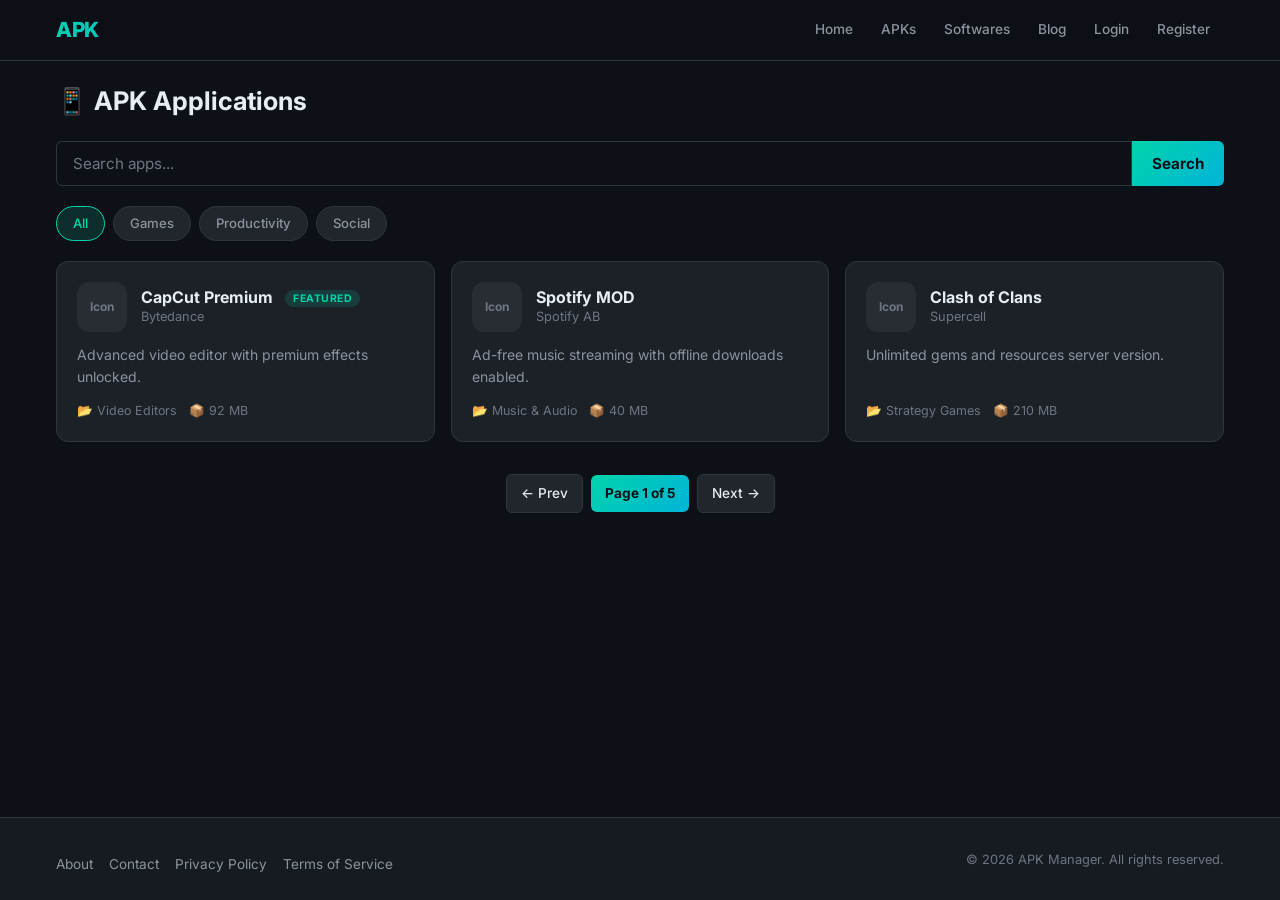
==== apks.html @ d5cda450 "first commit" ====
<!DOCTYPE html>
<html lang="en">
<head>
    <meta charset="UTF-8">
    <meta name="viewport" content="width=device-width, initial-scale=1.0">
    <title>APK Applications | APK Manager</title>
    <link rel="stylesheet" href="./css/style.css">
    <style>
      .placeholder-icon {
          width: 50px; height: 50px; background: rgba(255, 255, 255, 0.05); border-radius: 12px;
          display: flex; align-items: center; justify-content: center;
          color: var(--text-muted); font-size: 0.75rem; overflow: hidden; font-weight: bold;
      }
    </style>
</head>
<body>

<!-- Header -->
<header class="site-header">
    <div class="container nav-inner">
        <a href="index.html" class="logo">APK<span>Manager</span></a>
        <button class="hamburger" aria-label="Toggle menu">
            <span></span><span></span><span></span>
        </button>
        <nav class="nav-links">
            <a href="index.html">Home</a>
            <a href="apks.html">APKs</a>
            <a href="softwares.html">Softwares</a>
            <a href="blog.html">Blog</a>
            <a href="login.html">Login</a>
            <a href="register.html">Register</a>
        </nav>
    </div>
    <div class="nav-overlay"></div>
</header>

<main>
    <div class="container">
        <div class="page-header">
            <h1>📱 APK Applications</h1>
        </div>

        <!-- Search -->
        <form class="search-bar">
            <input type="text" name="q" placeholder="Search apps...">
            <button type="button">Search</button>
        </form>

        <!-- Category Filter -->
        <div class="filter-pills">
            <a href="#" class="filter-pill active">All</a>
            <a href="#" class="filter-pill">Games</a>
            <a href="#" class="filter-pill">Productivity</a>
            <a href="#" class="filter-pill">Social</a>
        </div>

        <div class="card-grid">
            <!-- App Card -->
            <div class="app-card fade-in">
                <div class="app-card-header">
                    <div class="app-card-icon placeholder-icon">Icon</div>
                    <div class="app-card-info">
                        <h3 class="app-card-name">
                            <a href="#">CapCut Premium</a>
                            <span class="featured-badge">Featured</span>
                        </h3>
                        <p class="app-card-dev">Bytedance</p>
                    </div>
                </div>
                <p class="app-card-desc">Advanced video editor with premium effects unlocked.</p>
                <div class="app-card-meta">
                    <span>📂 Video Editors</span>
                    <span>📦 92 MB</span>
                </div>
            </div>
            <!-- App Card -->
            <div class="app-card fade-in">
                <div class="app-card-header">
                    <div class="app-card-icon placeholder-icon">Icon</div>
                    <div class="app-card-info">
                        <h3 class="app-card-name"><a href="#">Spotify MOD</a></h3>
                        <p class="app-card-dev">Spotify AB</p>
                    </div>
                </div>
                <p class="app-card-desc">Ad-free music streaming with offline downloads enabled.</p>
                <div class="app-card-meta">
                    <span>📂 Music & Audio</span>
                    <span>📦 40 MB</span>
                </div>
            </div>
            <!-- App Card -->
            <div class="app-card fade-in">
                <div class="app-card-header">
                    <div class="app-card-icon placeholder-icon">Icon</div>
                    <div class="app-card-info">
                        <h3 class="app-card-name"><a href="#">Clash of Clans</a></h3>
                        <p class="app-card-dev">Supercell</p>
                    </div>
                </div>
                <p class="app-card-desc">Unlimited gems and resources server version.</p>
                <div class="app-card-meta">
                    <span>📂 Strategy Games</span>
                    <span>📦 210 MB</span>
                </div>
            </div>
        </div>

        <div class="pagination">
            <a href="#">← Prev</a>
            <span class="current-page">Page 1 of 5</span>
            <a href="#">Next →</a>
        </div>
    </div>
</main>

<footer class="site-footer">
    <div class="container footer-content">
        <div class="footer-links">
            <a href="#">About</a>
            <a href="#">Contact</a>
            <a href="#">Privacy Policy</a>
            <a href="#">Terms of Service</a>
        </div>
        <p class="footer-copy">&copy; 2026 APK Manager. All rights reserved.</p>
    </div>
</footer>

<script src="./js/main.js"></script>
</body>
</html>
---- css/style.css ----
/* ============================================================
   APK Manager — Dark Theme | Mobile-First Responsive CSS
   ============================================================ */

/* ---------- Google Font ---------- */
@import url('https://fonts.googleapis.com/css2?family=Inter:wght@300;400;500;600;700;800&display=swap');

/* ---------- CSS Custom Properties ---------- */
:root {
  /* Backgrounds */
  --bg-primary:   #0d1117;
  --bg-secondary: #161b22;
  --bg-card:      #1c2128;
  --bg-elevated:  #21262d;
  --bg-input:     #0d1117;

  /* Accent */
  --accent:           #00d4aa;
  --accent-hover:     #00f0c0;
  --accent-dim:       rgba(0, 212, 170, .15);
  --accent-gradient:  linear-gradient(135deg, #00d4aa 0%, #00b4d8 100%);

  /* Text */
  --text-primary:   #e6edf3;
  --text-secondary: #8b949e;
  --text-muted:     #6e7681;
  --text-link:      #58a6ff;

  /* Borders */
  --border:       #30363d;
  --border-light: #21262d;

  /* Misc */
  --radius-sm:  6px;
  --radius-md:  12px;
  --radius-lg:  16px;
  --radius-xl:  20px;
  --shadow:     0 4px 24px rgba(0, 0, 0, .4);
  --shadow-lg:  0 8px 40px rgba(0, 0, 0, .55);
  --transition: .25s ease;

  /* Spacing */
  --gap:        16px;
  --gap-lg:     24px;
  --container:  1200px;
}

/* ---------- Reset & Base ---------- */
*, *::before, *::after { box-sizing: border-box; margin: 0; padding: 0; }

html {
  scroll-behavior: smooth;
  -webkit-text-size-adjust: 100%;
  overflow-x: clip;
}

body {
  font-family: 'Inter', -apple-system, BlinkMacSystemFont, sans-serif;
  background: var(--bg-primary);
  color: var(--text-primary);
  line-height: 1.6;
  overflow-x: clip;
  min-height: 100vh;
  display: flex;
  flex-direction: column;
  -webkit-font-smoothing: antialiased;
}

a {
  color: var(--accent);
  text-decoration: none;
  transition: color var(--transition);
}
a:hover { color: var(--accent-hover); }

img { max-width: 100%; height: auto; display: block; }

ul, ol { list-style: none; }

/* ---------- Typography ---------- */
h1, h2, h3, h4, h5, h6 {
  font-weight: 700;
  line-height: 1.25;
  color: var(--text-primary);
}
h1 { font-size: 1.75rem; margin-bottom: 12px; }
h2 { font-size: 1.35rem; margin-bottom: 10px; }
h3 { font-size: 1.1rem;  margin-bottom: 8px; }

p { margin-bottom: 10px; }

/* ---------- Container ---------- */
.container {
  width: 100%;
  max-width: var(--container);
  margin: 0 auto;
  padding: 0 var(--gap);
}

/* ============================================================
   HEADER / NAV
   ============================================================ */
.site-header {
  position: fixed;
  top: 0;
  left: 0;
  width: 100%;
  z-index: 1000;
  background: rgba(13, 17, 23, .85);
  backdrop-filter: blur(16px);
  -webkit-backdrop-filter: blur(16px);
  border-bottom: 1px solid var(--border);
}

.nav-inner {
  display: flex;
  align-items: center;
  justify-content: space-between;
  height: 60px;
}

.logo {
  font-size: 1.3rem;
  font-weight: 800;
  background: var(--accent-gradient);
  -webkit-background-clip: text;
  -webkit-text-fill-color: transparent;
  background-clip: text;
  letter-spacing: -.5px;
}
.logo span { opacity: .7; font-weight: 400; }

/* Hamburger */
.hamburger {
  display: flex;
  flex-direction: column;
  gap: 5px;
  background: none;
  border: none;
  cursor: pointer;
  padding: 4px;
  z-index: 1001;
}
.hamburger span {
  display: block;
  width: 24px;
  height: 2px;
  background: var(--text-primary);
  border-radius: 2px;
  transition: var(--transition);
}
.hamburger.active span:nth-child(1) { transform: rotate(45deg) translate(5px, 5px); }
.hamburger.active span:nth-child(2) { opacity: 0; }
.hamburger.active span:nth-child(3) { transform: rotate(-45deg) translate(5px, -5px); }

/* Nav Links */
.nav-links {
  position: fixed;
  top: 0;
  right: -100%;
  width: 280px;
  height: 100vh;
  background: var(--bg-secondary);
  border-left: 1px solid var(--border);
  padding: 80px 24px 24px;
  display: flex;
  flex-direction: column;
  gap: 4px;
  transition: right .35s ease;
  z-index: 1000;
  overflow-y: auto;
}
.nav-links.open { right: 0; }

.nav-links a {
  display: block;
  padding: 12px 16px;
  color: var(--text-secondary);
  border-radius: var(--radius-sm);
  font-size: .95rem;
  font-weight: 500;
  transition: var(--transition);
}
.nav-links a:hover,
.nav-links a.active {
  background: var(--accent-dim);
  color: var(--accent);
}

.nav-overlay {
  display: none;
  position: fixed;
  inset: 0;
  background: rgba(0, 0, 0, .5);
  z-index: 999;
}
.nav-overlay.show { display: block; }

/* Logout form in nav */
.nav-logout-form { margin: 0; padding: 0; }
.nav-logout-btn {
  display: block;
  width: 100%;
  padding: 12px 16px;
  background: none;
  border: none;
  color: var(--text-secondary);
  border-radius: var(--radius-sm);
  font-family: inherit;
  font-size: .95rem;
  font-weight: 500;
  text-align: left;
  cursor: pointer;
  transition: var(--transition);
}
.nav-logout-btn:hover {
  background: var(--accent-dim);
  color: var(--accent);
}

/* ============================================================
   MAIN CONTENT
   ============================================================ */
main {
  flex: 1;
  padding: 85px 0 48px;
}

/* ---------- Messages / Toasts ---------- */
.messages {
  padding: 0 var(--gap);
  max-width: var(--container);
  margin: 0 auto 16px;
}
.message-toast {
  padding: 12px 16px;
  border-radius: var(--radius-sm);
  background: var(--bg-elevated);
  border-left: 4px solid var(--accent);
  margin-bottom: 8px;
  font-weight: 500;
  animation: slideDown .35s ease;
}
.message-toast.error   { border-left-color: #f85149; }
.message-toast.warning { border-left-color: #d29922; }
.message-toast.success { border-left-color: #3fb950; }

@keyframes slideDown {
  from { opacity: 0; transform: translateY(-10px); }
  to   { opacity: 1; transform: translateY(0); }
}

/* ============================================================
   CAROUSEL — Featured Section
   ============================================================ */
.carousel-section {
  margin-bottom: 40px;
}

.carousel-wrapper {
  position: relative;
  overflow: hidden;
  border-radius: var(--radius-lg);
  background: var(--bg-secondary);
  border: 1px solid var(--border);
}

.carousel-track {
  display: flex;
  transition: transform .5s ease;
}

.carousel-slide {
  min-width: 100%;
  padding: 32px 24px;
  display: flex;
  flex-direction: column;
  align-items: center;
  text-align: center;
  gap: 16px;
  background: linear-gradient(135deg, var(--bg-secondary) 0%, var(--bg-card) 50%, var(--bg-secondary) 100%);
}

.carousel-slide .slide-icon {
  width: 80px;
  height: 80px;
  border-radius: var(--radius-lg);
  object-fit: cover;
  box-shadow: var(--shadow);
}

.carousel-slide .slide-badge {
  display: inline-block;
  font-size: .7rem;
  font-weight: 600;
  text-transform: uppercase;
  letter-spacing: 1px;
  padding: 4px 12px;
  border-radius: 20px;
  background: var(--accent-dim);
  color: var(--accent);
}

.carousel-slide .slide-title {
  font-size: 1.3rem;
  font-weight: 700;
}

.carousel-slide .slide-desc {
  color: var(--text-secondary);
  font-size: .9rem;
  max-width: 500px;
}

.carousel-slide .slide-meta {
  display: flex;
  flex-wrap: wrap;
  gap: 12px;
  justify-content: center;
  color: var(--text-muted);
  font-size: .8rem;
}
.carousel-slide .slide-meta span {
  display: flex;
  align-items: center;
  gap: 4px;
}

.carousel-slide .slide-btn {
  display: inline-block;
  padding: 10px 28px;
  background: var(--accent-gradient);
  color: #0d1117;
  font-weight: 700;
  border-radius: 50px;
  font-size: .9rem;
  transition: var(--transition);
}
.carousel-slide .slide-btn:hover {
  transform: translateY(-2px);
  box-shadow: 0 6px 20px rgba(0, 212, 170, .35);
  color: #0d1117;
}

/* Carousel Controls */
.carousel-btn {
  position: absolute;
  top: 50%;
  transform: translateY(-50%);
  width: 36px;
  height: 36px;
  border-radius: 50%;
  border: 1px solid var(--border);
  background: rgba(13, 17, 23, .7);
  color: var(--text-primary);
  font-size: 1.1rem;
  cursor: pointer;
  display: flex;
  align-items: center;
  justify-content: center;
  transition: var(--transition);
  z-index: 10;
}
.carousel-btn:hover {
  background: var(--accent);
  color: #0d1117;
  border-color: var(--accent);
}
.carousel-btn.prev { left: 10px; }
.carousel-btn.next { right: 10px; }

.carousel-dots {
  display: flex;
  justify-content: center;
  gap: 8px;
  padding: 16px 0;
}
.carousel-dot {
  width: 8px;
  height: 8px;
  border-radius: 50%;
  border: none;
  background: var(--text-muted);
  cursor: pointer;
  transition: var(--transition);
}
.carousel-dot.active {
  background: var(--accent);
  width: 24px;
  border-radius: 4px;
}

/* ============================================================
   SECTION HEADERS
   ============================================================ */
.section-header {
  display: flex;
  align-items: center;
  justify-content: space-between;
  margin-bottom: 20px;
  flex-wrap: wrap;
  gap: 8px;
}
.section-header h2 {
  margin: 0;
  font-size: 1.3rem;
}
.section-header .view-all {
  font-size: .85rem;
  font-weight: 600;
  color: var(--accent);
}

/* ============================================================
   APP CARDS — Grid
   ============================================================ */
.card-grid {
  display: grid;
  grid-template-columns: 1fr;
  gap: var(--gap);
}

.app-card {
  background: var(--bg-card);
  border: 1px solid var(--border);
  border-radius: var(--radius-md);
  padding: 20px;
  transition: var(--transition);
  display: flex;
  flex-direction: column;
  gap: 12px;
}
.app-card:hover {
  border-color: var(--accent);
  transform: translateY(-3px);
  box-shadow: var(--shadow);
}

.app-card-header {
  display: flex;
  align-items: center;
  gap: 14px;
}
.app-card-icon {
  width: 52px;
  height: 52px;
  border-radius: var(--radius-md);
  object-fit: cover;
  flex-shrink: 0;
}
.app-card-info { flex: 1; min-width: 0; }
.app-card-name {
  font-size: 1rem;
  font-weight: 700;
  margin: 0;
  white-space: nowrap;
  overflow: hidden;
  text-overflow: ellipsis;
}
.app-card-name a { color: var(--text-primary); }
.app-card-name a:hover { color: var(--accent); }

.app-card-dev {
  color: var(--text-muted);
  font-size: .8rem;
  margin: 0;
}

.app-card-desc {
  color: var(--text-secondary);
  font-size: .875rem;
  display: -webkit-box;
  -webkit-line-clamp: 2;
  -webkit-box-orient: vertical;
  overflow: hidden;
  margin: 0;
}

.app-card-meta {
  display: flex;
  flex-wrap: wrap;
  gap: 12px;
  font-size: .78rem;
  color: var(--text-muted);
  margin-top: auto;
}
.app-card-meta span {
  display: flex;
  align-items: center;
  gap: 4px;
}

.featured-badge {
  display: inline-block;
  font-size: .65rem;
  font-weight: 700;
  text-transform: uppercase;
  letter-spacing: .5px;
  padding: 2px 8px;
  border-radius: 20px;
  background: var(--accent-dim);
  color: var(--accent);
  margin-left: 8px;
  vertical-align: middle;
}

/* ============================================================
   CATEGORY CARDS
   ============================================================ */
.category-card {
  display: flex;
  align-items: center;
  justify-content: space-between;
  background: var(--bg-card);
  border: 1px solid var(--border);
  border-radius: var(--radius-md);
  padding: 18px 20px;
  transition: var(--transition);
}
.category-card:hover {
  border-color: var(--accent);
  transform: translateY(-2px);
  box-shadow: var(--shadow);
}
.category-card-info h3 { margin: 0; }
.category-card-info h3 a { color: var(--text-primary); }
.category-card-info h3 a:hover { color: var(--accent); }
.category-card-info p {
  color: var(--text-secondary);
  font-size: .85rem;
  margin: 4px 0 0;
}
.category-count {
  background: var(--accent-dim);
  color: var(--accent);
  font-weight: 700;
  font-size: .85rem;
  padding: 6px 14px;
  border-radius: 20px;
  white-space: nowrap;
}

/* ============================================================
   SEARCH & FILTER
   ============================================================ */
.search-bar {
  display: flex;
  margin-bottom: 20px;
}
.search-bar input {
  flex: 1;
  padding: 12px 16px;
  background: var(--bg-input);
  border: 1px solid var(--border);
  border-radius: var(--radius-sm) 0 0 var(--radius-sm);
  color: var(--text-primary);
  font-size: .95rem;
  font-family: inherit;
  outline: none;
  transition: border-color var(--transition);
}
.search-bar input::placeholder { color: var(--text-muted); }
.search-bar input:focus { border-color: var(--accent); }
.search-bar button {
  padding: 12px 20px;
  background: var(--accent-gradient);
  color: #0d1117;
  font-weight: 700;
  border: none;
  border-radius: 0 var(--radius-sm) var(--radius-sm) 0;
  cursor: pointer;
  font-family: inherit;
  font-size: .95rem;
  transition: var(--transition);
}
.search-bar button:hover { opacity: .9; }

.filter-pills {
  display: flex;
  flex-wrap: wrap;
  gap: 8px;
  margin-bottom: 20px;
}
.filter-pill {
  padding: 6px 16px;
  border-radius: 20px;
  background: var(--bg-elevated);
  border: 1px solid var(--border);
  color: var(--text-secondary);
  font-size: .82rem;
  font-weight: 500;
  transition: var(--transition);
}
.filter-pill:hover,
.filter-pill.active {
  background: var(--accent-dim);
  border-color: var(--accent);
  color: var(--accent);
}

.search-results-label {
  color: var(--text-secondary);
  font-size: .9rem;
  margin-bottom: 16px;
}

/* ============================================================
   DETAIL PAGE
   ============================================================ */
.detail-hero {
  display: flex;
  flex-direction: column;
  align-items: center;
  text-align: center;
  gap: 16px;
  margin-bottom: 32px;
  padding: 32px 20px;
  background: var(--bg-secondary);
  border-radius: var(--radius-lg);
  border: 1px solid var(--border);
}

.detail-icon {
  width: 100px;
  height: 100px;
  border-radius: var(--radius-xl);
  object-fit: cover;
  box-shadow: var(--shadow);
}

.detail-title { font-size: 1.5rem; margin: 0; }

.detail-subtitle {
  color: var(--text-secondary);
  font-size: .9rem;
  margin: 0;
  font-style: italic;
}

.download-btn {
  display: inline-flex;
  align-items: center;
  gap: 8px;
  padding: 12px 32px;
  background: var(--accent-gradient);
  color: #0d1117;
  font-weight: 700;
  font-size: 1rem;
  border-radius: 50px;
  transition: var(--transition);
}
.download-btn:hover {
  transform: translateY(-2px);
  box-shadow: 0 6px 24px rgba(0, 212, 170, .35);
  color: #0d1117;
}

/* Info Grid */
.info-grid {
  display: grid;
  grid-template-columns: 1fr 1fr;
  gap: 12px;
  margin-bottom: 32px;
}
.info-item {
  background: var(--bg-card);
  border: 1px solid var(--border);
  border-radius: var(--radius-sm);
  padding: 14px 16px;
}
.info-item .info-label {
  font-size: .75rem;
  color: var(--text-muted);
  text-transform: uppercase;
  letter-spacing: .5px;
  margin-bottom: 4px;
}
.info-item .info-value {
  font-weight: 600;
  font-size: .95rem;
}
.info-item .info-value a { color: var(--accent); }

/* Description */
.detail-description {
  background: var(--bg-card);
  border: 1px solid var(--border);
  border-radius: var(--radius-md);
  padding: 24px;
  margin-bottom: 32px;
  line-height: 1.8;
}
.detail-description h2 { margin-bottom: 12px; }

/* Screenshots */
.screenshot-grid {
  display: grid;
  grid-template-columns: repeat(auto-fill, minmax(200px, 1fr));
  gap: var(--gap);
  margin-bottom: 32px;
}
.screenshot-item {
  border-radius: var(--radius-sm);
  overflow: hidden;
  border: 1px solid var(--border);
  transition: var(--transition);
}
.screenshot-item:hover {
  border-color: var(--accent);
  transform: scale(1.02);
}
.screenshot-item img { width: 100%; }
.screenshot-item p {
  padding: 8px 12px;
  font-size: .8rem;
  color: var(--text-muted);
  margin: 0;
}

/* Related */
.related-section { margin-top: 32px; }

/* ============================================================
   BLOG CARDS
   ============================================================ */
.blog-card {
  background: var(--bg-card);
  border: 1px solid var(--border);
  border-radius: var(--radius-md);
  overflow: hidden;
  transition: var(--transition);
}
.blog-card:hover {
  border-color: var(--accent);
  transform: translateY(-3px);
  box-shadow: var(--shadow);
}
.blog-card-img {
  width: 100%;
  height: 180px;
  object-fit: cover;
}
.blog-card-body { padding: 20px; }
.blog-card-body h3 { margin-bottom: 8px; }
.blog-card-body h3 a { color: var(--text-primary); }
.blog-card-body h3 a:hover { color: var(--accent); }
.blog-card-excerpt {
  color: var(--text-secondary);
  font-size: .875rem;
  display: -webkit-box;
  -webkit-line-clamp: 3;
  -webkit-box-orient: vertical;
  overflow: hidden;
  margin-bottom: 12px;
}
.blog-card-meta {
  font-size: .78rem;
  color: var(--text-muted);
  display: flex;
  flex-wrap: wrap;
  gap: 12px;
}

/* Blog Detail */
.article-content {
  background: var(--bg-card);
  border: 1px solid var(--border);
  border-radius: var(--radius-md);
  padding: 24px;
  margin-bottom: 32px;
  line-height: 1.9;
}
.article-content img { border-radius: var(--radius-sm); margin: 16px 0; }
.article-content p { margin-bottom: 16px; }
.article-content h2, .article-content h3 { margin-top: 24px; }

.article-featured-img {
  width: 100%;
  max-height: 400px;
  object-fit: cover;
  border-radius: var(--radius-md);
  margin-bottom: 24px;
}
.article-meta {
  color: var(--text-secondary);
  font-size: .85rem;
  margin-bottom: 20px;
  display: flex;
  flex-wrap: wrap;
  gap: 16px;
}

/* ============================================================
   FORMS (Auth, Profile, Checkout)
   ============================================================ */
.form-page {
  display: flex;
  justify-content: center;
  padding: 32px var(--gap);
}

.form-card {
  width: 100%;
  max-width: 440px;
  background: var(--bg-card);
  border: 1px solid var(--border);
  border-radius: var(--radius-lg);
  padding: 32px 24px;
}
.form-card h1 {
  text-align: center;
  margin-bottom: 24px;
  font-size: 1.5rem;
}

.form-card table { width: 100%; border-collapse: collapse; }
.form-card th, .form-card td {
  padding: 8px 0;
  text-align: left;
  vertical-align: top;
}
.form-card th { padding-right: 12px; white-space: nowrap; }
.form-card label {
  color: var(--text-secondary);
  font-size: .85rem;
  font-weight: 500;
}

.form-card input[type="text"],
.form-card input[type="email"],
.form-card input[type="password"],
.form-card input[type="number"],
.form-card input[type="url"],
.form-card input[type="date"],
.form-card input[type="tel"],
.form-card textarea,
.form-card select {
  width: 100%;
  padding: 10px 14px;
  background: var(--bg-input);
  border: 1px solid var(--border);
  border-radius: var(--radius-sm);
  color: var(--text-primary);
  font-family: inherit;
  font-size: .9rem;
  outline: none;
  transition: border-color var(--transition);
}
.form-card input:focus,
.form-card textarea:focus,
.form-card select:focus { border-color: var(--accent); }

.form-card .helptext {
  display: block;
  font-size: .75rem;
  color: var(--text-muted);
  margin-top: 4px;
}
.form-card .errorlist {
  color: #f85149;
  font-size: .8rem;
  margin-top: 4px;
}
.form-card .errorlist li { list-style: none; }

.btn-primary {
  display: block;
  width: 100%;
  padding: 12px;
  background: var(--accent-gradient);
  color: #0d1117;
  font-weight: 700;
  font-size: 1rem;
  border: none;
  border-radius: var(--radius-sm);
  cursor: pointer;
  font-family: inherit;
  transition: var(--transition);
  margin-top: 8px;
}
.btn-primary:hover { opacity: .9; transform: translateY(-1px); }

.form-footer {
  text-align: center;
  margin-top: 16px;
  font-size: .85rem;
  color: var(--text-secondary);
}

/* ============================================================
   PROFILE PAGE
   ============================================================ */
.profile-header {
  display: flex;
  flex-direction: column;
  align-items: center;
  text-align: center;
  gap: 16px;
  padding: 32px 20px;
  background: var(--bg-secondary);
  border-radius: var(--radius-lg);
  border: 1px solid var(--border);
  margin-bottom: 24px;
}
.profile-avatar {
  width: 100px;
  height: 100px;
  border-radius: 50%;
  object-fit: cover;
  border: 3px solid var(--accent);
}
.profile-avatar-placeholder {
  width: 100px;
  height: 100px;
  border-radius: 50%;
  background: var(--accent-dim);
  display: flex;
  align-items: center;
  justify-content: center;
  font-size: 2rem;
  font-weight: 700;
  color: var(--accent);
}

/* ============================================================
   TABLES (Orders, Pricing)
   ============================================================ */
.styled-table {
  width: 100%;
  border-collapse: collapse;
  background: var(--bg-card);
  border-radius: var(--radius-md);
  overflow: hidden;
  border: 1px solid var(--border);
}
.styled-table th {
  background: var(--bg-elevated);
  padding: 14px 16px;
  text-align: left;
  font-size: .82rem;
  font-weight: 600;
  color: var(--text-secondary);
  text-transform: uppercase;
  letter-spacing: .5px;
}
.styled-table td {
  padding: 14px 16px;
  border-top: 1px solid var(--border);
  font-size: .9rem;
}
.styled-table tr:hover td { background: var(--bg-elevated); }

/* mobile table scroll */
.table-responsive {
  overflow-x: auto;
  -webkit-overflow-scrolling: touch;
  border-radius: var(--radius-md);
}

/* ============================================================
   PRICING CARDS
   ============================================================ */
.pricing-grid {
  display: grid;
  grid-template-columns: 1fr;
  gap: var(--gap);
}
.pricing-card {
  background: var(--bg-card);
  border: 1px solid var(--border);
  border-radius: var(--radius-lg);
  padding: 28px 24px;
  text-align: center;
  transition: var(--transition);
  position: relative;
}
.pricing-card:hover {
  border-color: var(--accent);
  transform: translateY(-4px);
  box-shadow: var(--shadow);
}
.pricing-card.popular {
  border-color: var(--accent);
  box-shadow: 0 0 30px rgba(0, 212, 170, .15);
}
.pricing-card .popular-badge {
  position: absolute;
  top: -12px;
  left: 50%;
  transform: translateX(-50%);
  background: var(--accent-gradient);
  color: #0d1117;
  font-size: .7rem;
  font-weight: 700;
  text-transform: uppercase;
  padding: 4px 16px;
  border-radius: 20px;
}
.pricing-card h3 { margin-bottom: 4px; }
.pricing-price {
  font-size: 2rem;
  font-weight: 800;
  color: var(--accent);
  margin: 12px 0;
}
.pricing-price small { font-size: .9rem; color: var(--text-muted); font-weight: 400; }
.pricing-desc {
  color: var(--text-secondary);
  font-size: .85rem;
  margin-bottom: 16px;
}
.pricing-features {
  text-align: left;
  margin-bottom: 20px;
}
.pricing-features li {
  padding: 6px 0;
  font-size: .85rem;
  color: var(--text-secondary);
  border-bottom: 1px solid var(--border-light);
}
.pricing-features li::before {
  content: '✓';
  color: var(--accent);
  margin-right: 8px;
  font-weight: 700;
}

/* ============================================================
   PAGINATION
   ============================================================ */
.pagination {
  display: flex;
  justify-content: center;
  align-items: center;
  gap: 8px;
  margin-top: 32px;
  flex-wrap: wrap;
}
.pagination a,
.pagination span {
  padding: 8px 14px;
  border-radius: var(--radius-sm);
  font-size: .85rem;
  font-weight: 500;
}
.pagination a {
  background: var(--bg-elevated);
  border: 1px solid var(--border);
  color: var(--text-primary);
  transition: var(--transition);
}
.pagination a:hover {
  background: var(--accent-dim);
  border-color: var(--accent);
  color: var(--accent);
}
.pagination .current-page {
  background: var(--accent-gradient);
  color: #0d1117;
  font-weight: 700;
  border-radius: var(--radius-sm);
}

/* ============================================================
   PAGE HEADER (section titles)
   ============================================================ */
.page-header {
  margin-bottom: 24px;
}
.page-header h1 {
  font-size: 1.6rem;
  margin-bottom: 4px;
}
.page-header p {
  color: var(--text-secondary);
  font-size: .9rem;
}

/* Back link */
.back-link {
  display: inline-flex;
  align-items: center;
  gap: 6px;
  color: var(--text-secondary);
  font-size: .85rem;
  font-weight: 500;
  margin-top: 24px;
  transition: color var(--transition);
}
.back-link:hover { color: var(--accent); }

/* ============================================================
   FOOTER
   ============================================================ */
.site-footer {
  background: var(--bg-secondary);
  border-top: 1px solid var(--border);
  padding: 32px 0 20px;
  margin-top: auto;
}
.footer-content {
  display: flex;
  flex-direction: column;
  gap: 20px;
}
.footer-links {
  display: flex;
  flex-wrap: wrap;
  gap: 16px;
}
.footer-links a {
  color: var(--text-secondary);
  font-size: .85rem;
  transition: color var(--transition);
}
.footer-links a:hover { color: var(--accent); }

.footer-copy {
  color: var(--text-muted);
  font-size: .8rem;
}

/* ============================================================
   CONFIRMATION / SUCCESS
   ============================================================ */
.success-card {
  text-align: center;
  max-width: 500px;
  margin: 0 auto;
  background: var(--bg-card);
  border: 1px solid var(--border);
  border-radius: var(--radius-lg);
  padding: 40px 24px;
}
.success-icon {
  font-size: 3rem;
  margin-bottom: 16px;
}
.success-card h1 { color: #3fb950; }

/* ============================================================
   UTILITY
   ============================================================ */
.text-center { text-align: center; }
.text-muted  { color: var(--text-secondary); }
.mt-16 { margin-top: 16px; }
.mt-24 { margin-top: 24px; }
.mb-24 { margin-bottom: 24px; }

/* Fade-in animation */
.fade-in {
  opacity: 0;
  transform: translateY(16px);
  transition: opacity .5s ease, transform .5s ease;
}
.fade-in.visible {
  opacity: 1;
  transform: translateY(0);
}

/* ============================================================
   RESPONSIVE — Tablet (≥768px)
   ============================================================ */
@media (min-width: 768px) {
  h1 { font-size: 2rem; }
  h2 { font-size: 1.5rem; }

  .card-grid { grid-template-columns: repeat(2, 1fr); }
  .pricing-grid { grid-template-columns: repeat(2, 1fr); }

  .carousel-slide { flex-direction: row; text-align: left; padding: 40px 48px; gap: 32px; }
  .carousel-slide .slide-icon { width: 100px; height: 100px; }
  .carousel-slide .slide-meta { justify-content: flex-start; }

  .info-grid { grid-template-columns: repeat(3, 1fr); }

  .detail-hero { flex-direction: row; text-align: left; padding: 40px; }
}

/* ============================================================
   RESPONSIVE — Desktop (≥1024px)
   ============================================================ */
@media (min-width: 1024px) {
  h1 { font-size: 2.2rem; }

  .hamburger { display: none; }
  .nav-overlay { display: none !important; }

  .nav-links {
    position: static;
    width: auto;
    height: auto;
    background: none;
    border: none;
    padding: 0;
    flex-direction: row;
    gap: 0;
    overflow: visible;
  }
  .nav-links a {
    padding: 8px 14px;
    font-size: .85rem;
  }

  .card-grid { grid-template-columns: repeat(3, 1fr); }
  .pricing-grid { grid-template-columns: repeat(3, 1fr); }

  .carousel-slide .slide-icon { width: 120px; height: 120px; }
  .carousel-slide .slide-title { font-size: 1.6rem; }

  .info-grid { grid-template-columns: repeat(4, 1fr); }

  .footer-content {
    flex-direction: row;
    justify-content: space-between;
    align-items: center;
  }
}

/* ============================================================
   ROYAL X CASINO — LANDING PAGE STYLES
   ============================================================ */

/* ---------- Hero Section ---------- */
.rxc-hero {
  position: relative;
  overflow: hidden;
  border-radius: var(--radius-xl);
  background: radial-gradient(circle at top right, #1a1040 0%, #0d1117 50%, #08080c 100%);
  border: 1px solid rgba(138, 43, 226, .15);
  padding: 60px 24px;
  margin-bottom: 48px;
  display: flex;
  align-items: center;
  justify-content: center;
  gap: 40px;
}

.rxc-hero-glow {
  position: absolute;
  top: -50%;
  left: 0;
  width: 150%;
  height: 150%;
  background: radial-gradient(circle at 30% 40%, rgba(138, 43, 226, .1) 0%, transparent 40%),
              radial-gradient(circle at 70% 60%, rgba(255, 215, 0, .05) 0%, transparent 40%);
  animation: rxc-glow-rotate 15s linear infinite;
  pointer-events: none;
}

/* Floating Particles */
.rxc-hero-particles {
  position: absolute;
  top: 0; left: 0; width: 100%; height: 100%;
  pointer-events: none;
  z-index: 0;
}
.rxc-hero-particles span {
  position: absolute;
  width: 4px; height: 4px;
  background: rgba(255, 215, 0, 0.4);
  border-radius: 50%;
  box-shadow: 0 0 10px rgba(255, 215, 0, 0.8);
  animation: floatUp 8s infinite linear;
}
.rxc-hero-particles span:nth-child(1) { left: 10%; bottom: -10%; animation-duration: 12s; }
.rxc-hero-particles span:nth-child(2) { left: 25%; bottom: -10%; animation-duration: 15s; width: 6px; height: 6px; }
.rxc-hero-particles span:nth-child(3) { left: 50%; bottom: -10%; animation-duration: 10s; }
.rxc-hero-particles span:nth-child(4) { left: 70%; bottom: -10%; animation-duration: 14s; width: 3px; height: 3px; background: rgba(138, 43, 226, 0.6); box-shadow: 0 0 10px rgba(138, 43, 226, 0.8); }
.rxc-hero-particles span:nth-child(5) { left: 85%; bottom: -10%; animation-duration: 11s; }
.rxc-hero-particles span:nth-child(6) { left: 95%; bottom: -10%; animation-duration: 16s; width: 5px; height: 5px; }

@keyframes floatUp {
  0% { transform: translateY(0) scale(1); opacity: 0; }
  20% { opacity: 1; }
  80% { opacity: 1; }
  100% { transform: translateY(-300px) scale(0); opacity: 0; }
}

@keyframes rxc-glow-rotate {
  from { transform: rotate(0deg); }
  to   { transform: rotate(360deg); }
}

.rxc-hero-inner {
  position: relative;
  z-index: 1;
  display: flex;
  flex-direction: column;
  align-items: center;
  text-align: center;
  gap: 32px;
  width: 100%;
  max-width: 1000px;
}

.rxc-hero-icon-wrap {
  position: relative;
  width: 140px;
  height: 140px;
  flex-shrink: 0;
}

.rxc-hero-icon {
  width: 100%;
  height: 100%;
  border-radius: 32px; /* iOS style rounding */
  box-shadow: 0 20px 40px rgba(0, 0, 0, 0.5), 
              inset 0 1px 1px rgba(255, 255, 255, 0.2);
  position: relative;
  z-index: 2;
  border: 1px solid rgba(255, 255, 255, 0.1);
}

.rxc-hero-icon-glow {
  position: absolute;
  top: 50%; left: 50%;
  transform: translate(-50%, -50%);
  width: 120%; height: 120%;
  background: radial-gradient(circle, rgba(138, 43, 226, 0.4) 0%, transparent 70%);
  z-index: 1;
  filter: blur(20px);
  animation: pulse-glow 3s infinite alternate;
}

@keyframes pulse-glow {
  0% { opacity: 0.6; transform: translate(-50%, -50%) scale(0.9); }
  100% { opacity: 1; transform: translate(-50%, -50%) scale(1.1); }
}

.rxc-hero-content {
  display: flex;
  flex-direction: column;
  align-items: center;
}

.rxc-hero-badges {
  display: flex;
  flex-wrap: wrap;
  justify-content: center;
  gap: 10px;
  margin-bottom: 20px;
}

.rxc-badge {
  display: inline-flex;
  align-items: center;
  font-size: .75rem;
  font-weight: 700;
  text-transform: uppercase;
  letter-spacing: 1px;
  padding: 6px 14px;
  border-radius: 50px;
  background: rgba(255, 215, 0, .08);
  color: #ffd700;
  border: 1px solid rgba(255, 215, 0, .2);
  backdrop-filter: blur(4px);
}

.rxc-badge-verified {
  background: rgba(46, 204, 113, 0.1);
  color: #2ecc71;
  border-color: rgba(46, 204, 113, 0.3);
}

.rxc-hero-title {
  font-size: 3rem;
  font-weight: 800;
  color: #ffffff;
  margin-bottom: 8px;
  letter-spacing: -1px;
  text-shadow: 0 4px 10px rgba(0,0,0,0.5);
}

.rxc-hero-tagline {
  color: #c9a0ff;
  font-size: 1.1rem;
  font-weight: 500;
  margin-bottom: 16px;
}

.rxc-hero-rating {
  display: flex;
  align-items: center;
  gap: 8px;
  margin-bottom: 20px;
}

.rxc-stars {
  color: #ffc107;
  font-size: 1.2rem;
  letter-spacing: 2px;
}

.rxc-rating-text {
  color: var(--text-secondary);
  font-size: 0.85rem;
  font-weight: 500;
}

.rxc-hero-desc {
  color: var(--text-secondary);
  font-size: 1rem;
  max-width: 600px;
  margin: 0 auto 28px;
  line-height: 1.6;
}

.rxc-hero-stats {
  display: grid;
  grid-template-columns: repeat(4, 1fr);
  gap: 16px;
  max-width: 600px;
  margin: 0 auto 32px;
}

.rxc-stat {
  background: rgba(255, 255, 255, .03);
  border: 1px solid rgba(255, 255, 255, .06);
  border-radius: var(--radius-md);
  padding: 12px 16px;
  backdrop-filter: blur(8px);
  transition: transform 0.3s ease;
}

.rxc-stat:hover {
  transform: translateY(-2px);
  background: rgba(255, 255, 255, .05);
}

.rxc-stat-value {
  display: block;
  font-size: 1.1rem;
  font-weight: 800;
  color: #ffd700;
}

.rxc-stat-label {
  display: block;
  font-size: .65rem;
  color: var(--text-muted);
  text-transform: uppercase;
  letter-spacing: 1px;
  margin-top: 4px;
}

.rxc-hero-actions {
  display: flex;
  flex-direction: column;
  align-items: center;
  gap: 16px;
}

.rxc-download-btn {
  display: inline-flex;
  align-items: center;
  justify-content: center;
  gap: 10px;
  padding: 16px 40px;
  background: linear-gradient(135deg, #ffd700, #ff8c00);
  color: #0d1117;
  font-weight: 800;
  font-size: 1.1rem;
  border-radius: 50px;
  transition: all 0.3s cubic-bezier(0.175, 0.885, 0.32, 1.275);
  text-decoration: none;
  box-shadow: 0 10px 25px rgba(255, 140, 0, .3), inset 0 2px 0 rgba(255, 255, 255, 0.4);
}

.rxc-download-btn:hover {
  transform: translateY(-4px) scale(1.02);
  box-shadow: 0 15px 35px rgba(255, 140, 0, .4), inset 0 2px 0 rgba(255, 255, 255, 0.4);
  color: #0d1117;
}

.rxc-download-btn:active {
  transform: translateY(0) scale(0.98);
}

.rxc-platform-tags {
  display: flex;
  gap: 12px;
  flex-wrap: wrap;
  justify-content: center;
}

.rxc-platform-tags span {
  font-size: 0.75rem;
  color: var(--text-muted);
  background: rgba(255, 255, 255, 0.05);
  padding: 4px 10px;
  border-radius: 20px;
  border: 1px solid rgba(255, 255, 255, 0.05);
}

@media (min-width: 768px) {
  .rxc-hero-inner {
    flex-direction: row;
    text-align: left;
    justify-content: space-between;
  }
  .rxc-hero-icon-wrap {
    width: 200px;
    height: 200px;
  }
  .rxc-hero-icon {
    border-radius: 48px;
  }
  .rxc-hero-content {
    align-items: flex-start;
  }
  .rxc-hero-badges {
    justify-content: flex-start;
  }
  .rxc-hero-stats, .rxc-hero-desc {
    margin-left: 0;
  }
  .rxc-hero-actions {
    align-items: flex-start;
  }
  .rxc-platform-tags {
    justify-content: flex-start;
  }
}


/* ---------- Section ---------- */
.rxc-section {
  margin-bottom: 36px;
}

.rxc-section-title {
  font-size: 1.6rem;
  font-weight: 800;
  margin-bottom: 24px;
  padding-bottom: 12px;
  border-bottom: 1px solid rgba(255, 255, 255, 0.08);
  color: var(--text-primary);
  display: flex;
  align-items: center;
  gap: 12px;
}

.rxc-section-title::before {
  content: "";
  display: block;
  width: 6px;
  height: 24px;
  background: linear-gradient(to bottom, #ffd700, #ff8c00);
  border-radius: 4px;
}

/* ---------- Content Card ---------- */
.rxc-content-card {
  background: rgba(255, 255, 255, 0.02);
  border: 1px solid rgba(255, 255, 255, 0.05);
  border-radius: var(--radius-lg);
  padding: 32px;
  line-height: 1.8;
  box-shadow: 0 4px 20px rgba(0, 0, 0, 0.2);
  backdrop-filter: blur(10px);
}
.rxc-content-card p {
  color: var(--text-secondary);
  margin-bottom: 16px;
  font-size: 1.05rem;
}
.rxc-content-card p:last-child { margin-bottom: 0; }
.rxc-content-card strong { color: #e2e8f0; font-weight: 600; }

/* ---------- Details Table ---------- */
.rxc-details-table {
  width: 100%;
  border-collapse: separate;
  border-spacing: 0;
  background: rgba(255, 255, 255, 0.02);
  border-radius: var(--radius-lg);
  overflow: hidden;
  border: 1px solid rgba(255, 255, 255, 0.05);
  box-shadow: 0 4px 15px rgba(0, 0, 0, 0.2);
}
.rxc-details-table td {
  padding: 16px 20px;
  border-bottom: 1px solid rgba(255, 255, 255, 0.05);
  font-size: 0.95rem;
  color: #cad3f5;
}
.rxc-details-table tr:last-child td { border-bottom: none; }
.rxc-details-table tr:hover td { background: rgba(255, 255, 255, 0.04); }

.rxc-table-label {
  font-weight: 600;
  color: #cba6f7;
  white-space: nowrap;
  width: 40%;
  border-right: 1px solid rgba(255, 255, 255, 0.05);
}

/* ---------- Features Grid ---------- */
.rxc-features-grid {
  display: grid;
  grid-template-columns: 1fr;
  gap: 24px;
}

.rxc-feature-card {
  background: rgba(255, 255, 255, 0.02);
  border: 1px solid rgba(255, 255, 255, 0.05);
  border-radius: var(--radius-lg);
  padding: 32px 24px;
  transition: all 0.3s cubic-bezier(0.25, 0.8, 0.25, 1);
  text-align: center;
  position: relative;
  overflow: hidden;
}
.rxc-feature-card::before {
  content: "";
  position: absolute;
  top: 0; left: 0; width: 100%; height: 2px;
  background: linear-gradient(90deg, transparent, rgba(138, 43, 226, 0.5), transparent);
  opacity: 0;
  transition: opacity 0.3s ease;
}
.rxc-feature-card:hover {
  border-color: rgba(138, 43, 226, 0.3);
  transform: translateY(-5px);
  background: rgba(255, 255, 255, 0.04);
  box-shadow: 0 10px 40px rgba(138, 43, 226, 0.15);
}
.rxc-feature-card:hover::before { opacity: 1; }

.rxc-feature-card .rxc-feature-icon {
  font-size: 2.5rem;
  margin-bottom: 16px;
  display: inline-block;
  padding: 12px;
  background: rgba(138, 43, 226, 0.1);
  border-radius: 50%;
  box-shadow: inset 0 0 10px rgba(138, 43, 226, 0.2);
}
.rxc-feature-card h3 {
  font-size: 1.15rem;
  font-weight: 700;
  margin-bottom: 12px;
  color: #e2e8f0;
}
.rxc-feature-card p {
  color: var(--text-secondary);
  font-size: 0.95rem;
  line-height: 1.6;
  margin: 0;
}

/* ---------- Features List ---------- */
.rxc-features-list {
  display: flex;
  flex-direction: column;
  gap: 16px;
}

.rxc-feature-item {
  display: flex;
  gap: 20px;
  align-items: flex-start;
  background: rgba(255, 255, 255, 0.02);
  border: 1px solid rgba(255, 255, 255, 0.05);
  border-radius: var(--radius-lg);
  padding: 24px;
  transition: var(--transition);
}
.rxc-feature-item:hover {
  border-color: rgba(255, 215, 0, 0.2);
  background: rgba(255, 255, 255, 0.04);
  transform: translateX(4px);
}
.rxc-feature-bullet {
  font-size: 1.6rem;
  flex-shrink: 0;
  width: 48px;
  height: 48px;
  display: flex;
  align-items: center;
  justify-content: center;
  background: linear-gradient(135deg, rgba(255, 215, 0, 0.15), transparent);
  border: 1px solid rgba(255, 215, 0, 0.1);
  border-radius: var(--radius-md);
  box-shadow: 0 4px 10px rgba(0,0,0,0.2);
}
.rxc-feature-item h4 {
  font-size: 1.05rem;
  font-weight: 600;
  margin-bottom: 6px;
  color: #e2e8f0;
}
.rxc-feature-item p {
  color: var(--text-secondary);
  font-size: 0.95rem;
  line-height: 1.6;
  margin: 0;
}

/* ---------- Rewards Grid ---------- */
.rxc-rewards-grid {
  display: grid;
  grid-template-columns: 1fr;
  gap: 20px;
}
.rxc-reward-card {
  background: linear-gradient(145deg, rgba(255, 255, 255, 0.03) 0%, rgba(255, 255, 255, 0.01) 100%);
  border: 1px solid rgba(255, 215, 0, 0.15);
  border-radius: var(--radius-lg);
  padding: 28px 24px;
  text-align: center;
  transition: all 0.3s ease;
  position: relative;
}
.rxc-reward-card::after {
  content: "";
  position: absolute;
  top: -1px; left: -1px; right: -1px; bottom: -1px;
  border-radius: var(--radius-lg);
  background: linear-gradient(135deg, rgba(255,215,0,0.4), transparent, rgba(138,43,226,0.4));
  z-index: -1;
  opacity: 0;
  transition: opacity 0.3s ease;
}
.rxc-reward-card:hover {
  transform: translateY(-4px);
  box-shadow: 0 10px 30px rgba(255, 215, 0, 0.1);
}
.rxc-reward-card:hover::after { opacity: 1; }

.rxc-reward-icon {
  font-size: 2.2rem;
  display: block;
  margin-bottom: 12px;
  filter: drop-shadow(0 0 8px rgba(255, 215, 0, 0.4));
}
.rxc-reward-card h4 {
  font-size: 1.05rem;
  font-weight: 700;
  margin-bottom: 8px;
  color: #ffd700;
  letter-spacing: 0.5px;
}
.rxc-reward-card p {
  color: var(--text-secondary);
  font-size: 0.9rem;
  margin: 0;
  line-height: 1.6;
}

/* ---------- Steps & Req Lists ---------- */
.rxc-steps-list {
  list-style: none;
  counter-reset: rxc-step;
  padding: 0;
  margin: 0;
}
.rxc-steps-list li {
  counter-increment: rxc-step;
  position: relative;
  padding: 10px 0 10px 44px;
  border-bottom: 1px solid var(--border-light);
  color: var(--text-secondary);
  font-size: .9rem;
}
.rxc-steps-list li:last-child { border-bottom: none; }
.rxc-steps-list li::before {
  content: counter(rxc-step);
  position: absolute;
  left: 0;
  top: 10px;
  width: 28px;
  height: 28px;
  border-radius: 50%;
  background: linear-gradient(135deg, rgba(138, 43, 226, .3), rgba(255, 215, 0, .2));
  color: #ffd700;
  font-weight: 700;
  font-size: .75rem;
  display: flex;
  align-items: center;
  justify-content: center;
}

.rxc-sub-heading {
  font-size: .95rem;
  margin: 20px 0 10px;
  color: var(--accent);
}

.rxc-req-list {
  list-style: none;
  padding: 0;
  margin: 0;
}
.rxc-req-list li {
  padding: 6px 0 6px 20px;
  position: relative;
  color: var(--text-secondary);
  font-size: .85rem;
}
.rxc-req-list li::before {
  content: '•';
  position: absolute;
  left: 4px;
  color: var(--accent);
  font-weight: 700;
}

/* ---------- Tabs ---------- */
.rxc-tabs {
  display: flex;
  gap: 12px;
  margin-bottom: 24px;
  flex-wrap: wrap;
  background: rgba(255, 255, 255, 0.02);
  padding: 8px;
  border-radius: 50px;
  border: 1px solid rgba(255, 255, 255, 0.05);
  display: inline-flex;
}
.rxc-tab {
  padding: 12px 28px;
  background: transparent;
  border: none;
  border-radius: 50px;
  color: var(--text-secondary);
  font-family: inherit;
  font-size: 0.95rem;
  font-weight: 700;
  cursor: pointer;
  transition: all 0.3s ease;
}
.rxc-tab:hover {
  color: #fff;
}
.rxc-tab.active {
  background: linear-gradient(135deg, rgba(138, 43, 226, 0.8), rgba(255, 215, 0, 0.6));
  color: #fff;
  box-shadow: 0 4px 15px rgba(138, 43, 226, 0.3);
}

.rxc-tab-content {
  display: none;
  animation: fadeInTab 0.4s ease;
}
.rxc-tab-content.active {
  display: block;
}

@keyframes fadeInTab {
  from { opacity: 0; transform: translateY(10px); }
  to { opacity: 1; transform: translateY(0); }
}

/* ---------- Games Grid ---------- */
.rxc-games-grid {
  display: grid;
  grid-template-columns: 1fr;
  gap: 24px;
}
.rxc-game-card {
  background: rgba(255, 255, 255, 0.02);
  border: 1px solid rgba(255, 255, 255, 0.05);
  border-radius: var(--radius-lg);
  padding: 32px 24px;
  text-align: center;
  transition: all 0.3s cubic-bezier(0.175, 0.885, 0.32, 1.275);
  position: relative;
  overflow: hidden;
}
.rxc-game-card::before {
  content: "";
  position: absolute;
  top: 0; left: 0; width: 100%; height: 100%;
  background: radial-gradient(circle at 50% 0%, rgba(138,43,226,0.1) 0%, transparent 70%);
  opacity: 0;
  transition: opacity 0.3s ease;
  z-index: 0;
}
.rxc-game-card:hover {
  border-color: rgba(138, 43, 226, 0.4);
  transform: translateY(-5px);
  box-shadow: 0 15px 35px rgba(0, 0, 0, 0.3);
}
.rxc-game-card:hover::before { opacity: 1; }

.rxc-game-icon {
  font-size: 3rem;
  margin-bottom: 16px;
  display: inline-block;
  position: relative;
  z-index: 1;
  filter: drop-shadow(0 4px 6px rgba(0,0,0,0.3));
}
.rxc-game-card h4 {
  font-size: 1.15rem;
  font-weight: 700;
  margin-bottom: 8px;
  color: #e2e8f0;
  position: relative;
  z-index: 1;
}
.rxc-game-card p {
  color: var(--text-secondary);
  font-size: 0.95rem;
  margin: 0;
  line-height: 1.6;
  position: relative;
  z-index: 1;
}

/* ---------- Tips List ---------- */
.rxc-tips-list {
  list-style: none;
  padding: 0;
  margin: 0;
}
.rxc-tips-list li {
  padding: 12px 0 12px 32px;
  position: relative;
  border-bottom: 1px solid rgba(255, 255, 255, 0.05);
  color: var(--text-secondary);
  font-size: 0.95rem;
}
.rxc-tips-list li:last-child { border-bottom: none; }
.rxc-tips-list li::before {
  content: '🔹';
  position: absolute;
  left: 0;
  top: 12px;
  font-size: 0.85rem;
  filter: drop-shadow(0 0 5px rgba(138, 43, 226, 0.6));
}

/* ---------- Reviews Grid ---------- */
.rxc-reviews-grid {
  display: grid;
  grid-template-columns: 1fr;
  gap: 24px;
}
.rxc-review-card {
  display: flex;
  gap: 20px;
  background: rgba(255, 255, 255, 0.02);
  border: 1px solid rgba(255, 255, 255, 0.05);
  border-radius: var(--radius-lg);
  padding: 28px;
  transition: all 0.3s ease;
}
.rxc-review-card:hover {
  border-color: rgba(255, 215, 0, 0.2);
  transform: translateY(-3px);
  background: rgba(255, 255, 255, 0.04);
}
.rxc-review-avatar {
  width: 56px;
  height: 56px;
  border-radius: 50%;
  background: linear-gradient(135deg, #8a2be2, #ffd700);
  display: flex;
  align-items: center;
  justify-content: center;
  font-weight: 800;
  font-size: 1.3rem;
  color: #fff;
  flex-shrink: 0;
  box-shadow: 0 4px 10px rgba(138, 43, 226, 0.3);
}
.rxc-review-body { flex: 1; }
.rxc-review-body h4 {
  font-size: 1.05rem;
  font-weight: 700;
  margin-bottom: 4px;
  color: #e2e8f0;
}
.rxc-review-location {
  color: var(--text-muted);
  font-weight: 500;
  font-size: 0.85rem;
}
.rxc-review-body p {
  color: var(--text-secondary);
  font-size: 0.95rem;
  line-height: 1.6;
  font-style: italic;
  margin: 12px 0 8px;
}
.rxc-review-stars {
  font-size: 0.9rem;
  letter-spacing: 2px;
  color: #ffc107;
}

/* ---------- Pros & Cons ---------- */
.rxc-proscons-grid {
  display: grid;
  grid-template-columns: 1fr;
  gap: 24px;
}
.rxc-proscons-card {
  background: rgba(255, 255, 255, 0.02);
  border: 1px solid rgba(255, 255, 255, 0.05);
  border-radius: var(--radius-lg);
  padding: 32px;
  position: relative;
  overflow: hidden;
}
.rxc-proscons-card h3 {
  font-size: 1.25rem;
  font-weight: 800;
  margin-bottom: 20px;
}
.rxc-proscons-card ul {
  list-style: none;
  padding: 0;
  margin: 0;
}
.rxc-proscons-card ul li {
  padding: 10px 0 10px 32px;
  position: relative;
  color: var(--text-secondary);
  font-size: 0.95rem;
  border-bottom: 1px solid rgba(255, 255, 255, 0.05);
}
.rxc-proscons-card ul li:last-child { border-bottom: none; }

.rxc-pros { border-left: 4px solid #2ecc71; }
.rxc-pros::before {
  content: ""; position: absolute; top:0; left:0; width: 100%; height: 100%;
  background: linear-gradient(90deg, rgba(46,204,113,0.05), transparent); pointer-events: none;
}
.rxc-pros ul li::before {
  content: '✓';
  position: absolute;
  left: 0;
  color: #2ecc71;
  font-weight: 800;
  font-size: 1.1rem;
}
.rxc-cons { border-left: 4px solid #e74c3c; }
.rxc-cons::before {
  content: ""; position: absolute; top:0; left:0; width: 100%; height: 100%;
  background: linear-gradient(90deg, rgba(231,76,60,0.05), transparent); pointer-events: none;
}
.rxc-cons ul li::before {
  content: '✗';
  position: absolute;
  left: 0;
  color: #e74c3c;
  font-weight: 800;
  font-size: 1.1rem;
}

/* ---------- Personal Review ---------- */
.rxc-personal-review {
  border-left: 4px solid #8a2be2;
  position: relative;
  overflow: hidden;
}
.rxc-personal-review::before {
  content: ""; position: absolute; top:0; left:0; width: 100%; height: 100%;
  background: linear-gradient(90deg, rgba(138,43,226,0.05), transparent); pointer-events: none;
}

/* ---------- Updated Features Grid ---------- */
.rxc-updated-grid {
  display: grid;
  grid-template-columns: 1fr;
  gap: 16px;
}
.rxc-updated-item {
  display: flex;
  align-items: center;
  gap: 16px;
  padding: 16px 20px;
  background: rgba(255, 255, 255, 0.02);
  border: 1px solid rgba(255, 255, 255, 0.05);
  border-radius: var(--radius-md);
  font-size: 0.95rem;
  color: var(--text-secondary);
  transition: all 0.3s ease;
}
.rxc-updated-item:hover {
  border-color: rgba(138, 43, 226, 0.4);
  background: rgba(255, 255, 255, 0.04);
  transform: scale(1.02);
}
.rxc-updated-item span {
  font-size: 1.3rem;
  flex-shrink: 0;
}

/* ---------- CTA Banner ---------- */
.rxc-cta-banner {
  text-align: center;
  padding: 50px 24px;
  margin-top: 40px;
  background: radial-gradient(circle at center, #1a1040 0%, #0d1117 100%);
  border: 1px solid rgba(138, 43, 226, 0.2);
  border-radius: var(--radius-xl);
  position: relative;
  overflow: hidden;
}
.rxc-cta-banner::before {
  content: ""; position: absolute; top: 0; left: 0; width: 100%; height: 2px;
  background: linear-gradient(90deg, transparent, #ffd700, transparent);
}
.rxc-cta-banner h3 {
  font-size: 1.6rem;
  font-weight: 800;
  margin-bottom: 12px;
  color: #ffd700;
}
.rxc-cta-banner p {
  color: var(--text-secondary);
  margin-bottom: 28px;
  font-size: 1.05rem;
}

/* ---------- FAQ ---------- */
.rxc-faq-list {
  display: flex;
  flex-direction: column;
  gap: 16px;
}
.rxc-faq-item {
  background: rgba(255, 255, 255, 0.02);
  border: 1px solid rgba(255, 255, 255, 0.05);
  border-radius: var(--radius-md);
  overflow: hidden;
  transition: all 0.3s ease;
}
.rxc-faq-item[open] {
  border-color: rgba(138, 43, 226, 0.4);
  background: rgba(255, 255, 255, 0.04);
  box-shadow: 0 4px 15px rgba(0,0,0,0.1);
}
.rxc-faq-item summary {
  padding: 20px 24px;
  cursor: pointer;
  font-weight: 700;
  font-size: 1.05rem;
  color: #e2e8f0;
  list-style: none;
  display: flex;
  align-items: center;
  justify-content: space-between;
  transition: var(--transition);
}
.rxc-faq-item summary::-webkit-details-marker { display: none; }
.rxc-faq-item summary::after {
  content: '+';
  font-size: 1.5rem;
  color: #cba6f7;
  font-weight: 300;
  transition: transform var(--transition);
}
.rxc-faq-item[open] summary::after {
  transform: rotate(45deg);
  color: #ffc107;
}
.rxc-faq-item summary:hover {
  background: rgba(255, 255, 255, 0.05);
}
.rxc-faq-item p {
  padding: 0 24px 20px;
  color: var(--text-secondary);
  font-size: 0.95rem;
  line-height: 1.7;
  margin: 0;
  border-top: 1px solid rgba(255, 255, 255, 0.02);
  padding-top: 16px;
}

/* ---------- Separator ---------- */
.rxc-separator {
  text-align: center;
  margin: 64px 0 40px;
  position: relative;
}
.rxc-separator::before {
  content: '';
  position: absolute;
  top: 50%;
  left: 0;
  right: 0;
  height: 1px;
  background: linear-gradient(90deg, transparent, rgba(255, 255, 255, 0.1), transparent);
}
.rxc-separator span {
  position: relative;
  background: var(--bg-primary);
  padding: 0 24px;
  font-size: 0.95rem;
  font-weight: 700;
  color: var(--text-muted);
  text-transform: uppercase;
  letter-spacing: 2px;
}

/* ---------- RXC Responsive — Tablet (≥768px) ---------- */
@media (min-width: 768px) {
  .rxc-hero { padding: 64px 40px; }
  .rxc-hero-title { font-size: 3.5rem; }
  .rxc-hero-stats { grid-template-columns: repeat(4, 1fr); }
  .rxc-features-grid { grid-template-columns: repeat(2, 1fr); }
  .rxc-rewards-grid { grid-template-columns: repeat(2, 1fr); }
  .rxc-games-grid { grid-template-columns: repeat(2, 1fr); }
  .rxc-reviews-grid { grid-template-columns: repeat(2, 1fr); }
  .rxc-proscons-grid { grid-template-columns: repeat(2, 1fr); }
  .rxc-updated-grid { grid-template-columns: repeat(2, 1fr); }
}

/* ---------- RXC Responsive — Desktop (≥1024px) ---------- */
@media (min-width: 1024px) {
  .rxc-hero { padding: 80px 60px; }
  .rxc-hero-title { font-size: 4.2rem; }
  .rxc-hero-desc { font-size: 1.15rem; }
  .rxc-features-grid { grid-template-columns: repeat(3, 1fr); }
  .rxc-rewards-grid { grid-template-columns: repeat(3, 1fr); }
  .rxc-games-grid { grid-template-columns: repeat(3, 1fr); }
  .rxc-reviews-grid { grid-template-columns: repeat(3, 1fr); }
  .rxc-updated-grid { grid-template-columns: repeat(3, 1fr); }
}
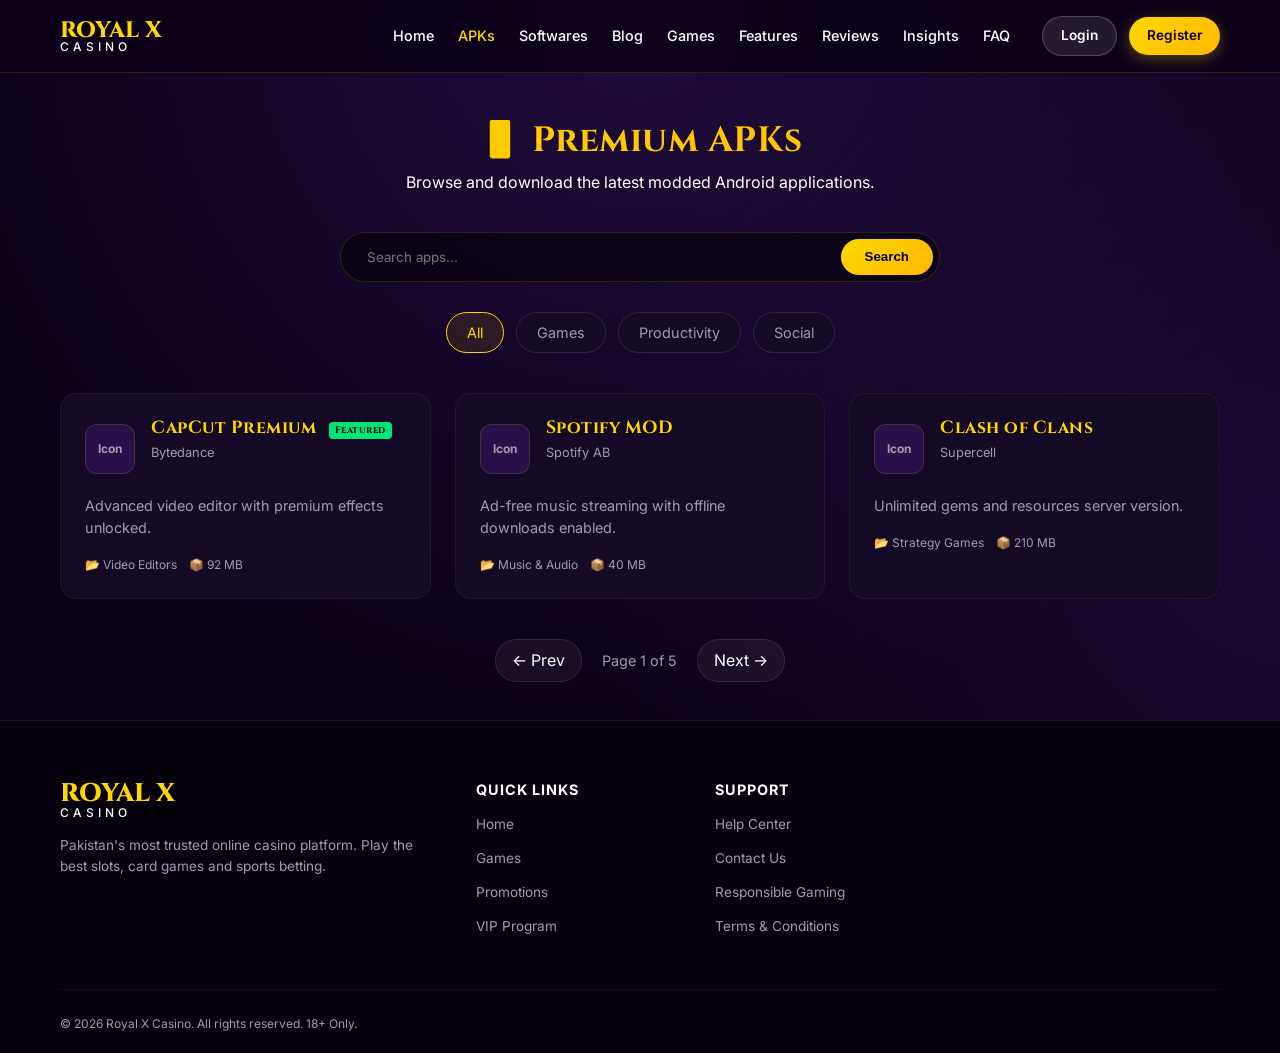
==== commit 105be4cd: "refactor: rebrand application to Royal X Casino and implement new global stylesheet with updated nav" ====
--- a/apks.html
+++ b/apks.html
@@ -3,128 +3,173 @@
 <head>
     <meta charset="UTF-8">
     <meta name="viewport" content="width=device-width, initial-scale=1.0">
-    <title>APK Applications | APK Manager</title>
+    <meta name="description" content="Download the latest APK Applications.">
+    <title>APK Applications | Royal X Casino</title>
+    <!-- Fonts -->
+    <link rel="preconnect" href="https://fonts.googleapis.com">
+    <link rel="preconnect" href="https://fonts.gstatic.com" crossorigin>
+    <link href="https://fonts.googleapis.com/css2?family=Cinzel:wght@600;700;800&family=Inter:wght@300;400;500;600;700&display=swap" rel="stylesheet">
     <link rel="stylesheet" href="./css/style.css">
-    <style>
-      .placeholder-icon {
-          width: 50px; height: 50px; background: rgba(255, 255, 255, 0.05); border-radius: 12px;
-          display: flex; align-items: center; justify-content: center;
-          color: var(--text-muted); font-size: 0.75rem; overflow: hidden; font-weight: bold;
-      }
-    </style>
 </head>
 <body>
 
-<!-- Header -->
-<header class="site-header">
-    <div class="container nav-inner">
-        <a href="index.html" class="logo">APK<span>Manager</span></a>
-        <button class="hamburger" aria-label="Toggle menu">
-            <span></span><span></span><span></span>
-        </button>
-        <nav class="nav-links">
-            <a href="index.html">Home</a>
-            <a href="apks.html">APKs</a>
-            <a href="softwares.html">Softwares</a>
-            <a href="blog.html">Blog</a>
-            <a href="login.html">Login</a>
-            <a href="register.html">Register</a>
-        </nav>
-    </div>
-    <div class="nav-overlay"></div>
-</header>
+    <!-- Header Navigation -->
+    <header class="rx-header">
+        <div class="rx-container header-inner">
+            <a href="index.html" class="logo">
+                ROYAL X <span>CASINO</span>
+            </a>
+            
+            <button class="menu-toggle" aria-label="Toggle Menu">
+                <span></span><span></span><span></span>
+            </button>
+            
+            <nav class="rx-nav">
+                <ul class="nav-links">
+                    <li><a href="index.html">Home</a></li>
+                    <li><a href="apks.html" class="active">APKs</a></li>
+                    <li><a href="softwares.html">Softwares</a></li>
+                    <li><a href="blog.html">Blog</a></li>
+                    <li><a href="index.html#games">Games</a></li>
+                    <li><a href="index.html#features">Features</a></li>
+                    <li><a href="index.html#reviews">Reviews</a></li>
+                    <li><a href="index.html#analytics">Insights</a></li>
+                    <li><a href="index.html#faq">FAQ</a></li>
+                </ul>
+                <div class="nav-actions">
+                    <a href="login.html" class="btn btn-solid-blue btn-sm">Login</a>
+                    <a href="register.html" class="btn btn-gold btn-sm">Register</a>
+                </div>
+            </nav>
+        </div>
+        <div class="nav-overlay"></div>
+    </header>
 
-<main>
-    <div class="container">
-        <div class="page-header">
-            <h1>📱 APK Applications</h1>
-        </div>
+    <main style="padding-top: 80px; min-height: 80vh;">
+        <div class="rx-container">
+            <div class="page-header">
+                <h1>📱 Premium APKs</h1>
+                <p class="text-muted">Browse and download the latest modded Android applications.</p>
+            </div>
 
-        <!-- Search -->
-        <form class="search-bar">
-            <input type="text" name="q" placeholder="Search apps...">
-            <button type="button">Search</button>
-        </form>
+            <!-- Search -->
+            <form class="search-bar" onsubmit="event.preventDefault();">
+                <input type="text" name="q" placeholder="Search apps...">
+                <button type="submit">Search</button>
+            </form>
 
-        <!-- Category Filter -->
-        <div class="filter-pills">
-            <a href="#" class="filter-pill active">All</a>
-            <a href="#" class="filter-pill">Games</a>
-            <a href="#" class="filter-pill">Productivity</a>
-            <a href="#" class="filter-pill">Social</a>
-        </div>
+            <!-- Category Filter -->
+            <div class="filter-pills">
+                <a href="#" class="filter-pill active">All</a>
+                <a href="#" class="filter-pill">Games</a>
+                <a href="#" class="filter-pill">Productivity</a>
+                <a href="#" class="filter-pill">Social</a>
+            </div>
 
-        <div class="card-grid">
-            <!-- App Card -->
-            <div class="app-card fade-in">
-                <div class="app-card-header">
-                    <div class="app-card-icon placeholder-icon">Icon</div>
-                    <div class="app-card-info">
-                        <h3 class="app-card-name">
-                            <a href="#">CapCut Premium</a>
-                            <span class="featured-badge">Featured</span>
-                        </h3>
-                        <p class="app-card-dev">Bytedance</p>
+            <div class="card-grid">
+                <!-- App Card -->
+                <div class="app-card">
+                    <div class="app-card-header">
+                        <div class="placeholder-icon">Icon</div>
+                        <div class="app-card-info">
+                            <h3 class="app-card-name">
+                                <a href="#">CapCut Premium</a>
+                                <span class="featured-badge">Featured</span>
+                            </h3>
+                            <p class="app-card-dev">Bytedance</p>
+                        </div>
+                    </div>
+                    <p class="app-card-desc">Advanced video editor with premium effects unlocked.</p>
+                    <div class="app-card-meta">
+                        <span>📂 Video Editors</span>
+                        <span>📦 92 MB</span>
                     </div>
                 </div>
-                <p class="app-card-desc">Advanced video editor with premium effects unlocked.</p>
-                <div class="app-card-meta">
-                    <span>📂 Video Editors</span>
-                    <span>📦 92 MB</span>
+                <!-- App Card -->
+                <div class="app-card">
+                    <div class="app-card-header">
+                        <div class="placeholder-icon">Icon</div>
+                        <div class="app-card-info">
+                            <h3 class="app-card-name"><a href="#">Spotify MOD</a></h3>
+                            <p class="app-card-dev">Spotify AB</p>
+                        </div>
+                    </div>
+                    <p class="app-card-desc">Ad-free music streaming with offline downloads enabled.</p>
+                    <div class="app-card-meta">
+                        <span>📂 Music & Audio</span>
+                        <span>📦 40 MB</span>
+                    </div>
+                </div>
+                <!-- App Card -->
+                <div class="app-card">
+                    <div class="app-card-header">
+                        <div class="placeholder-icon">Icon</div>
+                        <div class="app-card-info">
+                            <h3 class="app-card-name"><a href="#">Clash of Clans</a></h3>
+                            <p class="app-card-dev">Supercell</p>
+                        </div>
+                    </div>
+                    <p class="app-card-desc">Unlimited gems and resources server version.</p>
+                    <div class="app-card-meta">
+                        <span>📂 Strategy Games</span>
+                        <span>📦 210 MB</span>
+                    </div>
                 </div>
             </div>
-            <!-- App Card -->
-            <div class="app-card fade-in">
-                <div class="app-card-header">
-                    <div class="app-card-icon placeholder-icon">Icon</div>
-                    <div class="app-card-info">
-                        <h3 class="app-card-name"><a href="#">Spotify MOD</a></h3>
-                        <p class="app-card-dev">Spotify AB</p>
-                    </div>
+
+            <div class="pagination">
+                <a href="#">← Prev</a>
+                <span class="current-page">Page 1 of 5</span>
+                <a href="#">Next →</a>
+            </div>
+        </div>
+    </main>
+
+    <!-- Footer -->
+    <footer class="rx-footer">
+        <div class="rx-container">
+            <div class="footer-top">
+                <div class="footer-col brand-col">
+                    <a href="#" class="logo">ROYAL X <span>CASINO</span></a>
+                    <p>Pakistan's most trusted online casino platform. Play the best slots, card games and sports betting.</p>
                 </div>
-                <p class="app-card-desc">Ad-free music streaming with offline downloads enabled.</p>
-                <div class="app-card-meta">
-                    <span>📂 Music & Audio</span>
-                    <span>📦 40 MB</span>
+                <div class="footer-col links-col">
+                    <h4>QUICK LINKS</h4>
+                    <a href="index.html">Home</a>
+                    <a href="index.html#games">Games</a>
+                    <a href="index.html#features">Promotions</a>
+                    <a href="#">VIP Program</a>
+                </div>
+                <div class="footer-col links-col">
+                    <h4>SUPPORT</h4>
+                    <a href="index.html#faq">Help Center</a>
+                    <a href="#">Contact Us</a>
+                    <a href="#">Responsible Gaming</a>
+                    <a href="#">Terms & Conditions</a>
                 </div>
             </div>
-            <!-- App Card -->
-            <div class="app-card fade-in">
-                <div class="app-card-header">
-                    <div class="app-card-icon placeholder-icon">Icon</div>
-                    <div class="app-card-info">
-                        <h3 class="app-card-name"><a href="#">Clash of Clans</a></h3>
-                        <p class="app-card-dev">Supercell</p>
-                    </div>
-                </div>
-                <p class="app-card-desc">Unlimited gems and resources server version.</p>
-                <div class="app-card-meta">
-                    <span>📂 Strategy Games</span>
-                    <span>📦 210 MB</span>
-                </div>
+            
+            <div class="footer-bottom">
+                <p>&copy; 2026 Royal X Casino. All rights reserved. 18+ Only.</p>
             </div>
         </div>
+    </footer>
 
-        <div class="pagination">
-            <a href="#">← Prev</a>
-            <span class="current-page">Page 1 of 5</span>
-            <a href="#">Next →</a>
-        </div>
-    </div>
-</main>
+    <!-- Scripts -->
+    <script>
+        const menuToggle = document.querySelector('.menu-toggle');
+        const nav = document.querySelector('.rx-nav');
+        const overlay = document.querySelector('.nav-overlay');
 
-<footer class="site-footer">
-    <div class="container footer-content">
-        <div class="footer-links">
-            <a href="#">About</a>
-            <a href="#">Contact</a>
-            <a href="#">Privacy Policy</a>
-            <a href="#">Terms of Service</a>
-        </div>
-        <p class="footer-copy">&copy; 2026 APK Manager. All rights reserved.</p>
-    </div>
-</footer>
+        function toggleMenu() {
+            menuToggle.classList.toggle('active');
+            nav.classList.toggle('open');
+            overlay.classList.toggle('show');
+            document.body.classList.toggle('no-scroll');
+        }
 
-<script src="./js/main.js"></script>
+        menuToggle.addEventListener('click', toggleMenu);
+        overlay.addEventListener('click', toggleMenu);
+    </script>
 </body>
 </html>
--- a/css/style.css
+++ b/css/style.css
@@ -1,2227 +1,1145 @@
 /* ============================================================
-   APK Manager — Dark Theme | Mobile-First Responsive CSS
-   ============================================================ */
-
-/* ---------- Google Font ---------- */
-@import url('https://fonts.googleapis.com/css2?family=Inter:wght@300;400;500;600;700;800&display=swap');
+   Royal X Casino — Premium Dark Theme
+   Mobile-First Responsive CSS Architecture
+   ============================================================ */
 
 /* ---------- CSS Custom Properties ---------- */
 :root {
-  /* Backgrounds */
-  --bg-primary:   #0d1117;
-  --bg-secondary: #161b22;
-  --bg-card:      #1c2128;
-  --bg-elevated:  #21262d;
-  --bg-input:     #0d1117;
-
-  /* Accent */
-  --accent:           #00d4aa;
-  --accent-hover:     #00f0c0;
-  --accent-dim:       rgba(0, 212, 170, .15);
-  --accent-gradient:  linear-gradient(135deg, #00d4aa 0%, #00b4d8 100%);
-
-  /* Text */
-  --text-primary:   #e6edf3;
-  --text-secondary: #8b949e;
-  --text-muted:     #6e7681;
-  --text-link:      #58a6ff;
-
-  /* Borders */
-  --border:       #30363d;
-  --border-light: #21262d;
-
-  /* Misc */
-  --radius-sm:  6px;
-  --radius-md:  12px;
-  --radius-lg:  16px;
-  --radius-xl:  20px;
-  --shadow:     0 4px 24px rgba(0, 0, 0, .4);
-  --shadow-lg:  0 8px 40px rgba(0, 0, 0, .55);
-  --transition: .25s ease;
-
-  /* Spacing */
-  --gap:        16px;
-  --gap-lg:     24px;
-  --container:  1200px;
+  /* Colors */
+  --bg-main: #0B0117;
+  --bg-card: #150A26;
+  --bg-elevated: #28114A;
+  
+  --gold-primary: #FFD700;
+  --gold-dark: #FFB800;
+  --gold-light: #FFF0A8;
+  --gold-gradient: linear-gradient(135deg, #FFD700 0%, #FFB800 100%);
+  
+  --text-main: #FFFFFF;
+  --text-muted: #A19BAD;
+  
+  --border-color: rgba(255, 215, 0, 0.15);
+  --border-glow: rgba(255, 215, 0, 0.4);
+
+  /* Status Colors */
+  --success: #00E676;
+  --danger: #FF3D00;
+  --info: #00B0FF;
+
+  /* Typography */
+  --font-heading: 'Cinzel', serif;
+  --font-body: 'Inter', sans-serif;
+
+  /* Spacing & Layout */
+  --container-pad: 20px;
+  --container-max: 1200px;
+  --gap-sm: 12px;
+  --gap-md: 24px;
+  --gap-lg: 36px;
+  
+  /* Radii */
+  --radius-sm: 8px;
+  --radius-md: 16px;
+  --radius-lg: 24px;
+  --radius-full: 9999px;
+  
+  /* Shadows - Optimized for Mobile */
+  --shadow-gold: 0 4px 10px rgba(255, 215, 0, 0.15);
+  --shadow-card: 0 4px 15px rgba(0, 0, 0, 0.3);
+  
+  /* Transitions */
+  --transition: all 0.3s cubic-bezier(0.25, 0.8, 0.25, 1);
 }
 
 /* ---------- Reset & Base ---------- */
-*, *::before, *::after { box-sizing: border-box; margin: 0; padding: 0; }
+*, *::before, *::after {
+  box-sizing: border-box;
+  margin: 0;
+  padding: 0;
+}
 
 html {
   scroll-behavior: smooth;
-  -webkit-text-size-adjust: 100%;
-  overflow-x: clip;
+  font-size: 16px;
 }
 
 body {
-  font-family: 'Inter', -apple-system, BlinkMacSystemFont, sans-serif;
-  background: var(--bg-primary);
-  color: var(--text-primary);
+  font-family: var(--font-body);
+  background-color: var(--bg-main);
+  background-image: 
+    radial-gradient(circle at 50% 0%, rgba(40, 17, 74, 0.7) 0%, transparent 60%),
+    radial-gradient(circle at 100% 50%, rgba(40, 17, 74, 0.5) 0%, transparent 50%);
+  color: var(--text-main);
   line-height: 1.6;
-  overflow-x: clip;
+  overflow-x: hidden;
   min-height: 100vh;
-  display: flex;
-  flex-direction: column;
-  -webkit-font-smoothing: antialiased;
 }
 
 a {
-  color: var(--accent);
+  color: var(--gold-primary);
   text-decoration: none;
-  transition: color var(--transition);
-}
-a:hover { color: var(--accent-hover); }
-
-img { max-width: 100%; height: auto; display: block; }
-
-ul, ol { list-style: none; }
-
-/* ---------- Typography ---------- */
+  transition: var(--transition);
+}
+a:hover {
+  text-shadow: 0 0 8px var(--border-glow);
+}
+
+img, svg {
+  max-width: 100%;
+  height: auto;
+  display: block;
+}
+
+ul, ol {
+  list-style: none;
+}
+
+/* Typography */
 h1, h2, h3, h4, h5, h6 {
+  font-family: var(--font-heading);
   font-weight: 700;
-  line-height: 1.25;
-  color: var(--text-primary);
-}
-h1 { font-size: 1.75rem; margin-bottom: 12px; }
-h2 { font-size: 1.35rem; margin-bottom: 10px; }
-h3 { font-size: 1.1rem;  margin-bottom: 8px; }
-
-p { margin-bottom: 10px; }
-
-/* ---------- Container ---------- */
-.container {
+  line-height: 1.2;
+  color: var(--gold-primary);
+  letter-spacing: 0.5px;
+}
+h3 { font-size: 1.3rem; margin-bottom: 12px; }
+h4 { font-size: 1.1rem; margin-bottom: 8px; }
+
+p { margin-bottom: 16px; }
+
+/* Containers */
+.rx-container {
   width: 100%;
-  max-width: var(--container);
+  max-width: var(--container-max);
   margin: 0 auto;
-  padding: 0 var(--gap);
-}
-
-/* ============================================================
-   HEADER / NAV
-   ============================================================ */
-.site-header {
+  padding: 0 var(--container-pad);
+}
+
+/* Utilities */
+.gold-text { color: var(--gold-primary); }
+.green-text { color: var(--success); }
+.red-text { color: var(--danger); }
+.text-center { text-align: center; }
+
+/* Buttons */
+.btn {
+  display: inline-flex;
+  align-items: center;
+  justify-content: center;
+  gap: 8px;
+  padding: 12px 24px;
+  border-radius: var(--radius-full);
+  font-family: var(--font-body);
+  font-weight: 600;
+  font-size: 0.95rem;
+  cursor: pointer;
+  transition: var(--transition);
+  border: none;
+  text-align: center;
+  text-decoration: none;
+}
+
+.btn-gold {
+  background: var(--gold-gradient);
+  color: #0B0117;
+  box-shadow: 0 4px 15px rgba(255, 215, 0, 0.3);
+}
+.btn-gold:hover {
+  transform: translateY(-2px);
+  box-shadow: 0 6px 25px rgba(255, 215, 0, 0.5);
+  color: #000;
+  text-shadow: none;
+}
+
+.btn-gold-outline {
+  background: transparent;
+  color: var(--gold-primary);
+  border: 1px solid var(--gold-primary);
+}
+.btn-gold-outline:hover {
+  background: rgba(255, 215, 0, 0.1);
+  box-shadow: 0 0 15px rgba(255, 215, 0, 0.2);
+}
+
+.btn-solid-blue {
+  background: rgba(255, 255, 255, 0.1);
+  color: #fff;
+  border: 1px solid rgba(255, 255, 255, 0.2);
+}
+.btn-solid-blue:hover {
+  background: rgba(255, 255, 255, 0.2);
+}
+
+.btn-sm { padding: 8px 18px; font-size: 0.85rem; }
+.btn-lg { padding: 16px 36px; font-size: 1.1rem; }
+.btn-full { width: 100%; }
+
+/* pulse-anim moved to desktop media query to save mobile performance */
+@keyframes pulseGold {
+  0% { box-shadow: 0 0 0 0 rgba(255, 215, 0, 0.7); }
+  70% { box-shadow: 0 0 0 15px rgba(255, 215, 0, 0); }
+  100% { box-shadow: 0 0 0 0 rgba(255, 215, 0, 0); }
+}
+
+/* ============================================================
+   HEADER / NAVIGATION (Mobile First)
+   ============================================================ */
+.rx-header {
   position: fixed;
-  top: 0;
-  left: 0;
-  width: 100%;
+  top: 0; left: 0; width: 100%;
   z-index: 1000;
-  background: rgba(13, 17, 23, .85);
-  backdrop-filter: blur(16px);
-  -webkit-backdrop-filter: blur(16px);
-  border-bottom: 1px solid var(--border);
-}
-
-.nav-inner {
+  background: rgba(11, 1, 23, 0.98); /* Solid background for smooth mobile scrolling */
+  border-bottom: 0.5px solid var(--border-color);
+  padding: 12px 0;
+}
+
+.header-inner {
   display: flex;
   align-items: center;
   justify-content: space-between;
-  height: 60px;
 }
 
 .logo {
-  font-size: 1.3rem;
+  font-family: var(--font-heading);
+  font-size: 1.4rem;
   font-weight: 800;
-  background: var(--accent-gradient);
-  -webkit-background-clip: text;
-  -webkit-text-fill-color: transparent;
-  background-clip: text;
-  letter-spacing: -.5px;
-}
-.logo span { opacity: .7; font-weight: 400; }
+  color: var(--gold-primary);
+  display: flex;
+  flex-direction: column;
+  line-height: 1;
+}
+.logo span {
+  font-family: var(--font-body);
+  font-size: 0.75rem;
+  letter-spacing: 4px;
+  color: #fff;
+  font-weight: 500;
+}
 
 /* Hamburger */
-.hamburger {
+.menu-toggle {
   display: flex;
   flex-direction: column;
-  gap: 5px;
-  background: none;
+  gap: 6px;
+  background: transparent;
   border: none;
   cursor: pointer;
+  z-index: 1001;
   padding: 4px;
-  z-index: 1001;
-}
-.hamburger span {
-  display: block;
-  width: 24px;
-  height: 2px;
-  background: var(--text-primary);
+}
+.menu-toggle span {
+  width: 26px; height: 2px;
+  background: var(--gold-primary);
   border-radius: 2px;
   transition: var(--transition);
 }
-.hamburger.active span:nth-child(1) { transform: rotate(45deg) translate(5px, 5px); }
-.hamburger.active span:nth-child(2) { opacity: 0; }
-.hamburger.active span:nth-child(3) { transform: rotate(-45deg) translate(5px, -5px); }
-
-/* Nav Links */
-.nav-links {
+.menu-toggle.active span:nth-child(1) { transform: rotate(45deg) translate(6px, 6px); }
+.menu-toggle.active span:nth-child(2) { opacity: 0; }
+.menu-toggle.active span:nth-child(3) { transform: rotate(-45deg) translate(5px, -6px); }
+
+/* Navigation Links */
+.rx-nav {
   position: fixed;
-  top: 0;
-  right: -100%;
-  width: 280px;
-  height: 100vh;
-  background: var(--bg-secondary);
-  border-left: 1px solid var(--border);
+  top: 0; right: -100%;
+  width: 280px; height: 100vh;
+  background: var(--bg-card);
+  border-left: 1px solid var(--border-color);
   padding: 80px 24px 24px;
   display: flex;
   flex-direction: column;
-  gap: 4px;
-  transition: right .35s ease;
+  gap: 24px;
+  transition: right 0.35s ease;
   z-index: 1000;
   overflow-y: auto;
 }
-.nav-links.open { right: 0; }
-
+.rx-nav.open { right: 0; }
+
+.nav-links {
+  display: flex;
+  flex-direction: column;
+  gap: 16px;
+}
 .nav-links a {
-  display: block;
-  padding: 12px 16px;
-  color: var(--text-secondary);
-  border-radius: var(--radius-sm);
-  font-size: .95rem;
+  color: var(--text-main);
+  font-size: 1.1rem;
   font-weight: 500;
-  transition: var(--transition);
-}
-.nav-links a:hover,
-.nav-links a.active {
-  background: var(--accent-dim);
-  color: var(--accent);
-}
-
-.nav-overlay {
-  display: none;
+}
+.nav-links a.active, .nav-links a:hover {
+  color: var(--gold-primary);
+}
+
+.nav-actions {
+  display: flex;
+  flex-direction: column;
+  gap: 12px;
+  padding-top: 24px;
+  border-top: 1px solid rgba(255,255,255,0.1);
+}
+
+.nav-overlay.show {
   position: fixed;
   inset: 0;
-  background: rgba(0, 0, 0, .5);
+  background: rgba(0,0,0,0.6);
   z-index: 999;
 }
-.nav-overlay.show { display: block; }
-
-/* Logout form in nav */
-.nav-logout-form { margin: 0; padding: 0; }
-.nav-logout-btn {
-  display: block;
-  width: 100%;
-  padding: 12px 16px;
-  background: none;
-  border: none;
-  color: var(--text-secondary);
-  border-radius: var(--radius-sm);
-  font-family: inherit;
-  font-size: .95rem;
-  font-weight: 500;
-  text-align: left;
-  cursor: pointer;
-  transition: var(--transition);
-}
-.nav-logout-btn:hover {
-  background: var(--accent-dim);
-  color: var(--accent);
-}
-
-/* ============================================================
-   MAIN CONTENT
-   ============================================================ */
-main {
-  flex: 1;
-  padding: 85px 0 48px;
-}
-
-/* ---------- Messages / Toasts ---------- */
-.messages {
-  padding: 0 var(--gap);
-  max-width: var(--container);
-  margin: 0 auto 16px;
-}
-.message-toast {
-  padding: 12px 16px;
-  border-radius: var(--radius-sm);
-  background: var(--bg-elevated);
-  border-left: 4px solid var(--accent);
-  margin-bottom: 8px;
-  font-weight: 500;
-  animation: slideDown .35s ease;
-}
-.message-toast.error   { border-left-color: #f85149; }
-.message-toast.warning { border-left-color: #d29922; }
-.message-toast.success { border-left-color: #3fb950; }
-
-@keyframes slideDown {
-  from { opacity: 0; transform: translateY(-10px); }
-  to   { opacity: 1; transform: translateY(0); }
-}
-
-/* ============================================================
-   CAROUSEL — Featured Section
-   ============================================================ */
-.carousel-section {
-  margin-bottom: 40px;
-}
-
-.carousel-wrapper {
+body.no-scroll { overflow: hidden; }
+
+/* ============================================================
+   HERO SECTION
+   ============================================================ */
+main { padding-top: 65px; } /* offset header */
+
+.hero-section {
   position: relative;
+  min-height: 80vh;
+  display: flex;
+  align-items: center;
+  justify-content: center;
+  text-align: center;
+  padding: 60px 0;
   overflow: hidden;
-  border-radius: var(--radius-lg);
-  background: var(--bg-secondary);
-  border: 1px solid var(--border);
-}
-
-.carousel-track {
-  display: flex;
-  transition: transform .5s ease;
-}
-
-.carousel-slide {
-  min-width: 100%;
-  padding: 32px 24px;
+}
+.hero-bg {
+  position: absolute;
+  inset: 0;
+  z-index: -1;
+  background-color: var(--bg-main);
+}
+.hero-bg img {
+  width: 100%; height: 100%;
+  object-fit: cover;
+  opacity: 0.6;
+}
+.hero-overlay {
+  position: absolute;
+  inset: 0;
+  background: linear-gradient(to bottom, rgba(11, 1, 23, 0.4), var(--bg-main));
+}
+
+.hero-content {
+  position: relative;
+  z-index: 2;
   display: flex;
   flex-direction: column;
   align-items: center;
+  gap: 20px;
+}
+
+.hero-subtitle {
+  color: var(--gold-primary);
+  font-weight: 700;
+  letter-spacing: 3px;
+  font-size: 0.85rem;
+  text-transform: uppercase;
+}
+
+.hero-title {
+  font-size: 2.5rem;
+  text-shadow: 0 4px 20px rgba(0,0,0,0.8);
+  font-weight: 800;
+  line-height: 1.1;
+}
+
+.hero-desc {
+  color: var(--text-muted);
+  max-width: 500px;
+  font-size: 0.95rem;
+}
+
+.hero-badges {
+  display: flex;
+  gap: 12px;
+  margin-top: 16px;
+  flex-wrap: wrap;
+  justify-content: center;
+}
+.badge {
+  background: rgba(255, 255, 255, 0.1);
+  padding: 6px 14px;
+  border-radius: var(--radius-full);
+  font-size: 0.75rem;
+  font-weight: 600;
+  border: 1px solid rgba(255, 255, 255, 0.1);
+}
+
+/* ============================================================
+   SHARED SECTION STYLES
+   ============================================================ */
+section {
+  padding: 60px 0;
+  position: relative;
+  border-top: 1px solid rgba(255,255,255,0.02);
+}
+
+.section-heading {
   text-align: center;
-  gap: 16px;
-  background: linear-gradient(135deg, var(--bg-secondary) 0%, var(--bg-card) 50%, var(--bg-secondary) 100%);
-}
-
-.carousel-slide .slide-icon {
-  width: 80px;
-  height: 80px;
-  border-radius: var(--radius-lg);
-  object-fit: cover;
-  box-shadow: var(--shadow);
-}
-
-.carousel-slide .slide-badge {
-  display: inline-block;
-  font-size: .7rem;
-  font-weight: 600;
+  margin-bottom: 40px;
+}
+.section-subtitle {
+  color: var(--gold-dark);
+  font-size: 0.75rem;
+  letter-spacing: 2px;
   text-transform: uppercase;
-  letter-spacing: 1px;
-  padding: 4px 12px;
-  border-radius: 20px;
-  background: var(--accent-dim);
-  color: var(--accent);
-}
-
-.carousel-slide .slide-title {
-  font-size: 1.3rem;
   font-weight: 700;
-}
-
-.carousel-slide .slide-desc {
-  color: var(--text-secondary);
-  font-size: .9rem;
-  max-width: 500px;
-}
-
-.carousel-slide .slide-meta {
-  display: flex;
-  flex-wrap: wrap;
-  gap: 12px;
-  justify-content: center;
-  color: var(--text-muted);
-  font-size: .8rem;
-}
-.carousel-slide .slide-meta span {
-  display: flex;
-  align-items: center;
-  gap: 4px;
-}
-
-.carousel-slide .slide-btn {
-  display: inline-block;
-  padding: 10px 28px;
-  background: var(--accent-gradient);
-  color: #0d1117;
-  font-weight: 700;
-  border-radius: 50px;
-  font-size: .9rem;
-  transition: var(--transition);
-}
-.carousel-slide .slide-btn:hover {
-  transform: translateY(-2px);
-  box-shadow: 0 6px 20px rgba(0, 212, 170, .35);
-  color: #0d1117;
-}
-
-/* Carousel Controls */
-.carousel-btn {
-  position: absolute;
-  top: 50%;
-  transform: translateY(-50%);
-  width: 36px;
-  height: 36px;
-  border-radius: 50%;
-  border: 1px solid var(--border);
-  background: rgba(13, 17, 23, .7);
-  color: var(--text-primary);
-  font-size: 1.1rem;
-  cursor: pointer;
-  display: flex;
-  align-items: center;
-  justify-content: center;
-  transition: var(--transition);
-  z-index: 10;
-}
-.carousel-btn:hover {
-  background: var(--accent);
-  color: #0d1117;
-  border-color: var(--accent);
-}
-.carousel-btn.prev { left: 10px; }
-.carousel-btn.next { right: 10px; }
-
-.carousel-dots {
-  display: flex;
-  justify-content: center;
-  gap: 8px;
-  padding: 16px 0;
-}
-.carousel-dot {
-  width: 8px;
-  height: 8px;
-  border-radius: 50%;
-  border: none;
-  background: var(--text-muted);
-  cursor: pointer;
-  transition: var(--transition);
-}
-.carousel-dot.active {
-  background: var(--accent);
-  width: 24px;
-  border-radius: 4px;
-}
-
-/* ============================================================
-   SECTION HEADERS
-   ============================================================ */
-.section-header {
-  display: flex;
-  align-items: center;
-  justify-content: space-between;
+  margin-bottom: 8px;
+}
+.section-heading h2 {
+  font-size: 1.8rem;
+  margin-bottom: 12px;
+  background: var(--gold-gradient);
+  -webkit-background-clip: text;
+  background-clip: text;
+  -webkit-text-fill-color: transparent;
+}
+.section-desc {
+  color: var(--text-muted);
+  font-size: 0.95rem;
+  max-width: 700px;
+  margin: 0 auto;
+}
+
+/* ============================================================
+   NEW SEO CONTENT STYLES
+   ============================================================ */
+.content-box {
+  background: var(--bg-card);
+  border: 1px solid var(--border-color);
+  border-radius: var(--radius-md);
+  padding: 30px;
+  margin-bottom: 30px;
+}
+.content-box h3 {
+  color: var(--gold-primary);
+  border-bottom: 1px solid rgba(255,215,0,0.2);
+  padding-bottom: 12px;
   margin-bottom: 20px;
-  flex-wrap: wrap;
-  gap: 8px;
-}
-.section-header h2 {
-  margin: 0;
-  font-size: 1.3rem;
-}
-.section-header .view-all {
-  font-size: .85rem;
-  font-weight: 600;
-  color: var(--accent);
-}
-
-/* ============================================================
-   APP CARDS — Grid
-   ============================================================ */
-.card-grid {
-  display: grid;
-  grid-template-columns: 1fr;
-  gap: var(--gap);
-}
-
-.app-card {
-  background: var(--bg-card);
-  border: 1px solid var(--border);
+}
+.content-box p {
+  color: var(--text-muted);
+  font-size: 0.95rem;
+  line-height: 1.7;
+}
+
+/* Styled Table */
+.styled-table-wrapper {
+  overflow-x: auto;
+  margin: 30px 0;
   border-radius: var(--radius-md);
-  padding: 20px;
-  transition: var(--transition);
-  display: flex;
-  flex-direction: column;
-  gap: 12px;
-}
-.app-card:hover {
-  border-color: var(--accent);
-  transform: translateY(-3px);
-  box-shadow: var(--shadow);
-}
-
-.app-card-header {
-  display: flex;
-  align-items: center;
-  gap: 14px;
-}
-.app-card-icon {
-  width: 52px;
-  height: 52px;
-  border-radius: var(--radius-md);
-  object-fit: cover;
-  flex-shrink: 0;
-}
-.app-card-info { flex: 1; min-width: 0; }
-.app-card-name {
-  font-size: 1rem;
-  font-weight: 700;
-  margin: 0;
-  white-space: nowrap;
-  overflow: hidden;
-  text-overflow: ellipsis;
-}
-.app-card-name a { color: var(--text-primary); }
-.app-card-name a:hover { color: var(--accent); }
-
-.app-card-dev {
-  color: var(--text-muted);
-  font-size: .8rem;
-  margin: 0;
-}
-
-.app-card-desc {
-  color: var(--text-secondary);
-  font-size: .875rem;
-  display: -webkit-box;
-  -webkit-line-clamp: 2;
-  -webkit-box-orient: vertical;
-  overflow: hidden;
-  margin: 0;
-}
-
-.app-card-meta {
-  display: flex;
-  flex-wrap: wrap;
-  gap: 12px;
-  font-size: .78rem;
-  color: var(--text-muted);
-  margin-top: auto;
-}
-.app-card-meta span {
-  display: flex;
-  align-items: center;
-  gap: 4px;
-}
-
-.featured-badge {
-  display: inline-block;
-  font-size: .65rem;
-  font-weight: 700;
-  text-transform: uppercase;
-  letter-spacing: .5px;
-  padding: 2px 8px;
-  border-radius: 20px;
-  background: var(--accent-dim);
-  color: var(--accent);
-  margin-left: 8px;
-  vertical-align: middle;
-}
-
-/* ============================================================
-   CATEGORY CARDS
-   ============================================================ */
-.category-card {
-  display: flex;
-  align-items: center;
-  justify-content: space-between;
-  background: var(--bg-card);
-  border: 1px solid var(--border);
-  border-radius: var(--radius-md);
-  padding: 18px 20px;
-  transition: var(--transition);
-}
-.category-card:hover {
-  border-color: var(--accent);
-  transform: translateY(-2px);
-  box-shadow: var(--shadow);
-}
-.category-card-info h3 { margin: 0; }
-.category-card-info h3 a { color: var(--text-primary); }
-.category-card-info h3 a:hover { color: var(--accent); }
-.category-card-info p {
-  color: var(--text-secondary);
-  font-size: .85rem;
-  margin: 4px 0 0;
-}
-.category-count {
-  background: var(--accent-dim);
-  color: var(--accent);
-  font-weight: 700;
-  font-size: .85rem;
-  padding: 6px 14px;
-  border-radius: 20px;
-  white-space: nowrap;
-}
-
-/* ============================================================
-   SEARCH & FILTER
-   ============================================================ */
-.search-bar {
-  display: flex;
-  margin-bottom: 20px;
-}
-.search-bar input {
-  flex: 1;
-  padding: 12px 16px;
-  background: var(--bg-input);
-  border: 1px solid var(--border);
-  border-radius: var(--radius-sm) 0 0 var(--radius-sm);
-  color: var(--text-primary);
-  font-size: .95rem;
-  font-family: inherit;
-  outline: none;
-  transition: border-color var(--transition);
-}
-.search-bar input::placeholder { color: var(--text-muted); }
-.search-bar input:focus { border-color: var(--accent); }
-.search-bar button {
-  padding: 12px 20px;
-  background: var(--accent-gradient);
-  color: #0d1117;
-  font-weight: 700;
-  border: none;
-  border-radius: 0 var(--radius-sm) var(--radius-sm) 0;
-  cursor: pointer;
-  font-family: inherit;
-  font-size: .95rem;
-  transition: var(--transition);
-}
-.search-bar button:hover { opacity: .9; }
-
-.filter-pills {
-  display: flex;
-  flex-wrap: wrap;
-  gap: 8px;
-  margin-bottom: 20px;
-}
-.filter-pill {
-  padding: 6px 16px;
-  border-radius: 20px;
-  background: var(--bg-elevated);
-  border: 1px solid var(--border);
-  color: var(--text-secondary);
-  font-size: .82rem;
-  font-weight: 500;
-  transition: var(--transition);
-}
-.filter-pill:hover,
-.filter-pill.active {
-  background: var(--accent-dim);
-  border-color: var(--accent);
-  color: var(--accent);
-}
-
-.search-results-label {
-  color: var(--text-secondary);
-  font-size: .9rem;
-  margin-bottom: 16px;
-}
-
-/* ============================================================
-   DETAIL PAGE
-   ============================================================ */
-.detail-hero {
-  display: flex;
-  flex-direction: column;
-  align-items: center;
-  text-align: center;
-  gap: 16px;
-  margin-bottom: 32px;
-  padding: 32px 20px;
-  background: var(--bg-secondary);
-  border-radius: var(--radius-lg);
-  border: 1px solid var(--border);
-}
-
-.detail-icon {
-  width: 100px;
-  height: 100px;
-  border-radius: var(--radius-xl);
-  object-fit: cover;
-  box-shadow: var(--shadow);
-}
-
-.detail-title { font-size: 1.5rem; margin: 0; }
-
-.detail-subtitle {
-  color: var(--text-secondary);
-  font-size: .9rem;
-  margin: 0;
-  font-style: italic;
-}
-
-.download-btn {
-  display: inline-flex;
-  align-items: center;
-  gap: 8px;
-  padding: 12px 32px;
-  background: var(--accent-gradient);
-  color: #0d1117;
-  font-weight: 700;
-  font-size: 1rem;
-  border-radius: 50px;
-  transition: var(--transition);
-}
-.download-btn:hover {
-  transform: translateY(-2px);
-  box-shadow: 0 6px 24px rgba(0, 212, 170, .35);
-  color: #0d1117;
-}
-
-/* Info Grid */
-.info-grid {
-  display: grid;
-  grid-template-columns: 1fr 1fr;
-  gap: 12px;
-  margin-bottom: 32px;
-}
-.info-item {
-  background: var(--bg-card);
-  border: 1px solid var(--border);
-  border-radius: var(--radius-sm);
-  padding: 14px 16px;
-}
-.info-item .info-label {
-  font-size: .75rem;
-  color: var(--text-muted);
-  text-transform: uppercase;
-  letter-spacing: .5px;
-  margin-bottom: 4px;
-}
-.info-item .info-value {
-  font-weight: 600;
-  font-size: .95rem;
-}
-.info-item .info-value a { color: var(--accent); }
-
-/* Description */
-.detail-description {
-  background: var(--bg-card);
-  border: 1px solid var(--border);
-  border-radius: var(--radius-md);
-  padding: 24px;
-  margin-bottom: 32px;
-  line-height: 1.8;
-}
-.detail-description h2 { margin-bottom: 12px; }
-
-/* Screenshots */
-.screenshot-grid {
-  display: grid;
-  grid-template-columns: repeat(auto-fill, minmax(200px, 1fr));
-  gap: var(--gap);
-  margin-bottom: 32px;
-}
-.screenshot-item {
-  border-radius: var(--radius-sm);
-  overflow: hidden;
-  border: 1px solid var(--border);
-  transition: var(--transition);
-}
-.screenshot-item:hover {
-  border-color: var(--accent);
-  transform: scale(1.02);
-}
-.screenshot-item img { width: 100%; }
-.screenshot-item p {
-  padding: 8px 12px;
-  font-size: .8rem;
-  color: var(--text-muted);
-  margin: 0;
-}
-
-/* Related */
-.related-section { margin-top: 32px; }
-
-/* ============================================================
-   BLOG CARDS
-   ============================================================ */
-.blog-card {
-  background: var(--bg-card);
-  border: 1px solid var(--border);
-  border-radius: var(--radius-md);
-  overflow: hidden;
-  transition: var(--transition);
-}
-.blog-card:hover {
-  border-color: var(--accent);
-  transform: translateY(-3px);
-  box-shadow: var(--shadow);
-}
-.blog-card-img {
-  width: 100%;
-  height: 180px;
-  object-fit: cover;
-}
-.blog-card-body { padding: 20px; }
-.blog-card-body h3 { margin-bottom: 8px; }
-.blog-card-body h3 a { color: var(--text-primary); }
-.blog-card-body h3 a:hover { color: var(--accent); }
-.blog-card-excerpt {
-  color: var(--text-secondary);
-  font-size: .875rem;
-  display: -webkit-box;
-  -webkit-line-clamp: 3;
-  -webkit-box-orient: vertical;
-  overflow: hidden;
-  margin-bottom: 12px;
-}
-.blog-card-meta {
-  font-size: .78rem;
-  color: var(--text-muted);
-  display: flex;
-  flex-wrap: wrap;
-  gap: 12px;
-}
-
-/* Blog Detail */
-.article-content {
-  background: var(--bg-card);
-  border: 1px solid var(--border);
-  border-radius: var(--radius-md);
-  padding: 24px;
-  margin-bottom: 32px;
-  line-height: 1.9;
-}
-.article-content img { border-radius: var(--radius-sm); margin: 16px 0; }
-.article-content p { margin-bottom: 16px; }
-.article-content h2, .article-content h3 { margin-top: 24px; }
-
-.article-featured-img {
-  width: 100%;
-  max-height: 400px;
-  object-fit: cover;
-  border-radius: var(--radius-md);
-  margin-bottom: 24px;
-}
-.article-meta {
-  color: var(--text-secondary);
-  font-size: .85rem;
-  margin-bottom: 20px;
-  display: flex;
-  flex-wrap: wrap;
-  gap: 16px;
-}
-
-/* ============================================================
-   FORMS (Auth, Profile, Checkout)
-   ============================================================ */
-.form-page {
-  display: flex;
-  justify-content: center;
-  padding: 32px var(--gap);
-}
-
-.form-card {
-  width: 100%;
-  max-width: 440px;
-  background: var(--bg-card);
-  border: 1px solid var(--border);
-  border-radius: var(--radius-lg);
-  padding: 32px 24px;
-}
-.form-card h1 {
-  text-align: center;
-  margin-bottom: 24px;
-  font-size: 1.5rem;
-}
-
-.form-card table { width: 100%; border-collapse: collapse; }
-.form-card th, .form-card td {
-  padding: 8px 0;
-  text-align: left;
-  vertical-align: top;
-}
-.form-card th { padding-right: 12px; white-space: nowrap; }
-.form-card label {
-  color: var(--text-secondary);
-  font-size: .85rem;
-  font-weight: 500;
-}
-
-.form-card input[type="text"],
-.form-card input[type="email"],
-.form-card input[type="password"],
-.form-card input[type="number"],
-.form-card input[type="url"],
-.form-card input[type="date"],
-.form-card input[type="tel"],
-.form-card textarea,
-.form-card select {
-  width: 100%;
-  padding: 10px 14px;
-  background: var(--bg-input);
-  border: 1px solid var(--border);
-  border-radius: var(--radius-sm);
-  color: var(--text-primary);
-  font-family: inherit;
-  font-size: .9rem;
-  outline: none;
-  transition: border-color var(--transition);
-}
-.form-card input:focus,
-.form-card textarea:focus,
-.form-card select:focus { border-color: var(--accent); }
-
-.form-card .helptext {
-  display: block;
-  font-size: .75rem;
-  color: var(--text-muted);
-  margin-top: 4px;
-}
-.form-card .errorlist {
-  color: #f85149;
-  font-size: .8rem;
-  margin-top: 4px;
-}
-.form-card .errorlist li { list-style: none; }
-
-.btn-primary {
-  display: block;
-  width: 100%;
-  padding: 12px;
-  background: var(--accent-gradient);
-  color: #0d1117;
-  font-weight: 700;
-  font-size: 1rem;
-  border: none;
-  border-radius: var(--radius-sm);
-  cursor: pointer;
-  font-family: inherit;
-  transition: var(--transition);
-  margin-top: 8px;
-}
-.btn-primary:hover { opacity: .9; transform: translateY(-1px); }
-
-.form-footer {
-  text-align: center;
-  margin-top: 16px;
-  font-size: .85rem;
-  color: var(--text-secondary);
-}
-
-/* ============================================================
-   PROFILE PAGE
-   ============================================================ */
-.profile-header {
-  display: flex;
-  flex-direction: column;
-  align-items: center;
-  text-align: center;
-  gap: 16px;
-  padding: 32px 20px;
-  background: var(--bg-secondary);
-  border-radius: var(--radius-lg);
-  border: 1px solid var(--border);
-  margin-bottom: 24px;
-}
-.profile-avatar {
-  width: 100px;
-  height: 100px;
-  border-radius: 50%;
-  object-fit: cover;
-  border: 3px solid var(--accent);
-}
-.profile-avatar-placeholder {
-  width: 100px;
-  height: 100px;
-  border-radius: 50%;
-  background: var(--accent-dim);
-  display: flex;
-  align-items: center;
-  justify-content: center;
-  font-size: 2rem;
-  font-weight: 700;
-  color: var(--accent);
-}
-
-/* ============================================================
-   TABLES (Orders, Pricing)
-   ============================================================ */
+  border: 1px solid var(--border-color);
+}
 .styled-table {
   width: 100%;
   border-collapse: collapse;
   background: var(--bg-card);
-  border-radius: var(--radius-md);
-  overflow: hidden;
-  border: 1px solid var(--border);
-}
-.styled-table th {
-  background: var(--bg-elevated);
-  padding: 14px 16px;
-  text-align: left;
-  font-size: .82rem;
+}
+.styled-table tr {
+  border-bottom: 1px solid rgba(255,255,255,0.05);
+}
+.styled-table tr:last-child {
+  border-bottom: none;
+}
+.styled-table td {
+  padding: 12px 10px;
+  font-size: 0.85rem;
+  color: var(--text-muted);
+  word-break: break-word; /* Allows text to break on tight 320px screens */
+}
+.styled-table td:first-child {
   font-weight: 600;
-  color: var(--text-secondary);
-  text-transform: uppercase;
-  letter-spacing: .5px;
-}
-.styled-table td {
-  padding: 14px 16px;
-  border-top: 1px solid var(--border);
-  font-size: .9rem;
-}
-.styled-table tr:hover td { background: var(--bg-elevated); }
-
-/* mobile table scroll */
-.table-responsive {
-  overflow-x: auto;
-  -webkit-overflow-scrolling: touch;
-  border-radius: var(--radius-md);
-}
-
-/* ============================================================
-   PRICING CARDS
-   ============================================================ */
-.pricing-grid {
+  color: var(--gold-light);
+  width: 45%;
+  background: rgba(255,255,255,0.02);
+}
+
+/* Feature & Detail Grids */
+.features-grid {
   display: grid;
   grid-template-columns: 1fr;
-  gap: var(--gap);
-}
-.pricing-card {
-  background: var(--bg-card);
-  border: 1px solid var(--border);
-  border-radius: var(--radius-lg);
-  padding: 28px 24px;
-  text-align: center;
+  gap: 20px;
+  margin-bottom: 40px;
+}
+.feature-box {
+  background: rgba(255,255,255,0.02);
+  border: 1px solid rgba(255,255,255,0.08);
+  border-radius: var(--radius-md);
+  padding: 24px;
   transition: var(--transition);
+}
+.feature-box:hover {
+  background: rgba(255,215,0,0.05);
+  border-color: rgba(255,215,0,0.3);
+  transform: translateY(-2px);
+}
+.feature-box h4 {
+  color: var(--gold-primary);
+  display: flex;
+  align-items: center;
+  gap: 10px;
+}
+.feature-box h4::before {
+  content: '✦';
+  color: var(--gold-dark);
+}
+.feature-box p {
+  color: var(--text-muted);
+  font-size: 0.9rem;
+  margin-bottom: 0;
+}
+
+/* Guides / Ordered Lists */
+.guide-list {
+  counter-reset: custom-counter;
+  list-style: none;
+  padding: 0;
+}
+.guide-list li {
   position: relative;
-}
-.pricing-card:hover {
-  border-color: var(--accent);
-  transform: translateY(-4px);
-  box-shadow: var(--shadow);
-}
-.pricing-card.popular {
-  border-color: var(--accent);
-  box-shadow: 0 0 30px rgba(0, 212, 170, .15);
-}
-.pricing-card .popular-badge {
+  padding-left: 45px;
+  margin-bottom: 16px;
+  color: var(--text-muted);
+  font-size: 0.95rem;
+  line-height: 1.6;
+}
+.guide-list li::before {
+  counter-increment: custom-counter;
+  content: counter(custom-counter);
   position: absolute;
-  top: -12px;
-  left: 50%;
-  transform: translateX(-50%);
-  background: var(--accent-gradient);
-  color: #0d1117;
-  font-size: .7rem;
+  left: 0;
+  top: 0;
+  width: 28px;
+  height: 28px;
+  background: var(--gold-gradient);
+  color: #000;
   font-weight: 700;
-  text-transform: uppercase;
-  padding: 4px 16px;
-  border-radius: 20px;
-}
-.pricing-card h3 { margin-bottom: 4px; }
-.pricing-price {
-  font-size: 2rem;
-  font-weight: 800;
-  color: var(--accent);
-  margin: 12px 0;
-}
-.pricing-price small { font-size: .9rem; color: var(--text-muted); font-weight: 400; }
-.pricing-desc {
-  color: var(--text-secondary);
-  font-size: .85rem;
-  margin-bottom: 16px;
-}
-.pricing-features {
-  text-align: left;
-  margin-bottom: 20px;
-}
-.pricing-features li {
-  padding: 6px 0;
-  font-size: .85rem;
-  color: var(--text-secondary);
-  border-bottom: 1px solid var(--border-light);
-}
-.pricing-features li::before {
-  content: '✓';
-  color: var(--accent);
-  margin-right: 8px;
-  font-weight: 700;
-}
-
-/* ============================================================
-   PAGINATION
-   ============================================================ */
-.pagination {
-  display: flex;
-  justify-content: center;
-  align-items: center;
-  gap: 8px;
-  margin-top: 32px;
-  flex-wrap: wrap;
-}
-.pagination a,
-.pagination span {
-  padding: 8px 14px;
-  border-radius: var(--radius-sm);
-  font-size: .85rem;
-  font-weight: 500;
-}
-.pagination a {
-  background: var(--bg-elevated);
-  border: 1px solid var(--border);
-  color: var(--text-primary);
-  transition: var(--transition);
-}
-.pagination a:hover {
-  background: var(--accent-dim);
-  border-color: var(--accent);
-  color: var(--accent);
-}
-.pagination .current-page {
-  background: var(--accent-gradient);
-  color: #0d1117;
-  font-weight: 700;
-  border-radius: var(--radius-sm);
-}
-
-/* ============================================================
-   PAGE HEADER (section titles)
-   ============================================================ */
-.page-header {
-  margin-bottom: 24px;
-}
-.page-header h1 {
-  font-size: 1.6rem;
-  margin-bottom: 4px;
-}
-.page-header p {
-  color: var(--text-secondary);
-  font-size: .9rem;
-}
-
-/* Back link */
-.back-link {
-  display: inline-flex;
-  align-items: center;
-  gap: 6px;
-  color: var(--text-secondary);
-  font-size: .85rem;
-  font-weight: 500;
-  margin-top: 24px;
-  transition: color var(--transition);
-}
-.back-link:hover { color: var(--accent); }
-
-/* ============================================================
-   FOOTER
-   ============================================================ */
-.site-footer {
-  background: var(--bg-secondary);
-  border-top: 1px solid var(--border);
-  padding: 32px 0 20px;
-  margin-top: auto;
-}
-.footer-content {
-  display: flex;
-  flex-direction: column;
-  gap: 20px;
-}
-.footer-links {
-  display: flex;
-  flex-wrap: wrap;
-  gap: 16px;
-}
-.footer-links a {
-  color: var(--text-secondary);
-  font-size: .85rem;
-  transition: color var(--transition);
-}
-.footer-links a:hover { color: var(--accent); }
-
-.footer-copy {
-  color: var(--text-muted);
-  font-size: .8rem;
-}
-
-/* ============================================================
-   CONFIRMATION / SUCCESS
-   ============================================================ */
-.success-card {
-  text-align: center;
-  max-width: 500px;
-  margin: 0 auto;
-  background: var(--bg-card);
-  border: 1px solid var(--border);
-  border-radius: var(--radius-lg);
-  padding: 40px 24px;
-}
-.success-icon {
-  font-size: 3rem;
-  margin-bottom: 16px;
-}
-.success-card h1 { color: #3fb950; }
-
-/* ============================================================
-   UTILITY
-   ============================================================ */
-.text-center { text-align: center; }
-.text-muted  { color: var(--text-secondary); }
-.mt-16 { margin-top: 16px; }
-.mt-24 { margin-top: 24px; }
-.mb-24 { margin-bottom: 24px; }
-
-/* Fade-in animation */
-.fade-in {
-  opacity: 0;
-  transform: translateY(16px);
-  transition: opacity .5s ease, transform .5s ease;
-}
-.fade-in.visible {
-  opacity: 1;
-  transform: translateY(0);
-}
-
-/* ============================================================
-   RESPONSIVE — Tablet (≥768px)
-   ============================================================ */
-@media (min-width: 768px) {
-  h1 { font-size: 2rem; }
-  h2 { font-size: 1.5rem; }
-
-  .card-grid { grid-template-columns: repeat(2, 1fr); }
-  .pricing-grid { grid-template-columns: repeat(2, 1fr); }
-
-  .carousel-slide { flex-direction: row; text-align: left; padding: 40px 48px; gap: 32px; }
-  .carousel-slide .slide-icon { width: 100px; height: 100px; }
-  .carousel-slide .slide-meta { justify-content: flex-start; }
-
-  .info-grid { grid-template-columns: repeat(3, 1fr); }
-
-  .detail-hero { flex-direction: row; text-align: left; padding: 40px; }
-}
-
-/* ============================================================
-   RESPONSIVE — Desktop (≥1024px)
-   ============================================================ */
-@media (min-width: 1024px) {
-  h1 { font-size: 2.2rem; }
-
-  .hamburger { display: none; }
-  .nav-overlay { display: none !important; }
-
-  .nav-links {
-    position: static;
-    width: auto;
-    height: auto;
-    background: none;
-    border: none;
-    padding: 0;
-    flex-direction: row;
-    gap: 0;
-    overflow: visible;
-  }
-  .nav-links a {
-    padding: 8px 14px;
-    font-size: .85rem;
-  }
-
-  .card-grid { grid-template-columns: repeat(3, 1fr); }
-  .pricing-grid { grid-template-columns: repeat(3, 1fr); }
-
-  .carousel-slide .slide-icon { width: 120px; height: 120px; }
-  .carousel-slide .slide-title { font-size: 1.6rem; }
-
-  .info-grid { grid-template-columns: repeat(4, 1fr); }
-
-  .footer-content {
-    flex-direction: row;
-    justify-content: space-between;
-    align-items: center;
-  }
-}
-
-/* ============================================================
-   ROYAL X CASINO — LANDING PAGE STYLES
-   ============================================================ */
-
-/* ---------- Hero Section ---------- */
-.rxc-hero {
-  position: relative;
-  overflow: hidden;
-  border-radius: var(--radius-xl);
-  background: radial-gradient(circle at top right, #1a1040 0%, #0d1117 50%, #08080c 100%);
-  border: 1px solid rgba(138, 43, 226, .15);
-  padding: 60px 24px;
-  margin-bottom: 48px;
+  border-radius: 50%;
   display: flex;
   align-items: center;
   justify-content: center;
-  gap: 40px;
-}
-
-.rxc-hero-glow {
+  font-size: 0.8rem;
+}
+
+/* Tips List */
+.tips-list {
+  list-style: none;
+  padding: 0;
+}
+.tips-list li {
+  padding-left: 28px;
+  margin-bottom: 12px;
+  position: relative;
+  color: var(--text-muted);
+  font-size: 0.95rem;
+}
+.tips-list li::before {
+  content: '🛡️';
   position: absolute;
-  top: -50%;
   left: 0;
-  width: 150%;
-  height: 150%;
-  background: radial-gradient(circle at 30% 40%, rgba(138, 43, 226, .1) 0%, transparent 40%),
-              radial-gradient(circle at 70% 60%, rgba(255, 215, 0, .05) 0%, transparent 40%);
-  animation: rxc-glow-rotate 15s linear infinite;
-  pointer-events: none;
-}
-
-/* Floating Particles */
-.rxc-hero-particles {
-  position: absolute;
-  top: 0; left: 0; width: 100%; height: 100%;
-  pointer-events: none;
-  z-index: 0;
-}
-.rxc-hero-particles span {
-  position: absolute;
-  width: 4px; height: 4px;
-  background: rgba(255, 215, 0, 0.4);
-  border-radius: 50%;
-  box-shadow: 0 0 10px rgba(255, 215, 0, 0.8);
-  animation: floatUp 8s infinite linear;
-}
-.rxc-hero-particles span:nth-child(1) { left: 10%; bottom: -10%; animation-duration: 12s; }
-.rxc-hero-particles span:nth-child(2) { left: 25%; bottom: -10%; animation-duration: 15s; width: 6px; height: 6px; }
-.rxc-hero-particles span:nth-child(3) { left: 50%; bottom: -10%; animation-duration: 10s; }
-.rxc-hero-particles span:nth-child(4) { left: 70%; bottom: -10%; animation-duration: 14s; width: 3px; height: 3px; background: rgba(138, 43, 226, 0.6); box-shadow: 0 0 10px rgba(138, 43, 226, 0.8); }
-.rxc-hero-particles span:nth-child(5) { left: 85%; bottom: -10%; animation-duration: 11s; }
-.rxc-hero-particles span:nth-child(6) { left: 95%; bottom: -10%; animation-duration: 16s; width: 5px; height: 5px; }
-
-@keyframes floatUp {
-  0% { transform: translateY(0) scale(1); opacity: 0; }
-  20% { opacity: 1; }
-  80% { opacity: 1; }
-  100% { transform: translateY(-300px) scale(0); opacity: 0; }
-}
-
-@keyframes rxc-glow-rotate {
-  from { transform: rotate(0deg); }
-  to   { transform: rotate(360deg); }
-}
-
-.rxc-hero-inner {
-  position: relative;
-  z-index: 1;
-  display: flex;
-  flex-direction: column;
-  align-items: center;
-  text-align: center;
-  gap: 32px;
-  width: 100%;
-  max-width: 1000px;
-}
-
-.rxc-hero-icon-wrap {
-  position: relative;
-  width: 140px;
-  height: 140px;
-  flex-shrink: 0;
-}
-
-.rxc-hero-icon {
-  width: 100%;
-  height: 100%;
-  border-radius: 32px; /* iOS style rounding */
-  box-shadow: 0 20px 40px rgba(0, 0, 0, 0.5), 
-              inset 0 1px 1px rgba(255, 255, 255, 0.2);
-  position: relative;
-  z-index: 2;
-  border: 1px solid rgba(255, 255, 255, 0.1);
-}
-
-.rxc-hero-icon-glow {
-  position: absolute;
-  top: 50%; left: 50%;
-  transform: translate(-50%, -50%);
-  width: 120%; height: 120%;
-  background: radial-gradient(circle, rgba(138, 43, 226, 0.4) 0%, transparent 70%);
-  z-index: 1;
-  filter: blur(20px);
-  animation: pulse-glow 3s infinite alternate;
-}
-
-@keyframes pulse-glow {
-  0% { opacity: 0.6; transform: translate(-50%, -50%) scale(0.9); }
-  100% { opacity: 1; transform: translate(-50%, -50%) scale(1.1); }
-}
-
-.rxc-hero-content {
-  display: flex;
-  flex-direction: column;
-  align-items: center;
-}
-
-.rxc-hero-badges {
-  display: flex;
-  flex-wrap: wrap;
-  justify-content: center;
-  gap: 10px;
-  margin-bottom: 20px;
-}
-
-.rxc-badge {
-  display: inline-flex;
-  align-items: center;
-  font-size: .75rem;
-  font-weight: 700;
-  text-transform: uppercase;
-  letter-spacing: 1px;
-  padding: 6px 14px;
-  border-radius: 50px;
-  background: rgba(255, 215, 0, .08);
-  color: #ffd700;
-  border: 1px solid rgba(255, 215, 0, .2);
-  backdrop-filter: blur(4px);
-}
-
-.rxc-badge-verified {
-  background: rgba(46, 204, 113, 0.1);
-  color: #2ecc71;
-  border-color: rgba(46, 204, 113, 0.3);
-}
-
-.rxc-hero-title {
-  font-size: 3rem;
-  font-weight: 800;
-  color: #ffffff;
-  margin-bottom: 8px;
-  letter-spacing: -1px;
-  text-shadow: 0 4px 10px rgba(0,0,0,0.5);
-}
-
-.rxc-hero-tagline {
-  color: #c9a0ff;
-  font-size: 1.1rem;
-  font-weight: 500;
-  margin-bottom: 16px;
-}
-
-.rxc-hero-rating {
-  display: flex;
-  align-items: center;
-  gap: 8px;
-  margin-bottom: 20px;
-}
-
-.rxc-stars {
-  color: #ffc107;
-  font-size: 1.2rem;
-  letter-spacing: 2px;
-}
-
-.rxc-rating-text {
-  color: var(--text-secondary);
-  font-size: 0.85rem;
-  font-weight: 500;
-}
-
-.rxc-hero-desc {
-  color: var(--text-secondary);
+  top: 2px;
   font-size: 1rem;
-  max-width: 600px;
-  margin: 0 auto 28px;
-  line-height: 1.6;
-}
-
-.rxc-hero-stats {
-  display: grid;
-  grid-template-columns: repeat(4, 1fr);
-  gap: 16px;
-  max-width: 600px;
-  margin: 0 auto 32px;
-}
-
-.rxc-stat {
-  background: rgba(255, 255, 255, .03);
-  border: 1px solid rgba(255, 255, 255, .06);
-  border-radius: var(--radius-md);
-  padding: 12px 16px;
-  backdrop-filter: blur(8px);
-  transition: transform 0.3s ease;
-}
-
-.rxc-stat:hover {
-  transform: translateY(-2px);
-  background: rgba(255, 255, 255, .05);
-}
-
-.rxc-stat-value {
-  display: block;
-  font-size: 1.1rem;
-  font-weight: 800;
-  color: #ffd700;
-}
-
-.rxc-stat-label {
-  display: block;
-  font-size: .65rem;
-  color: var(--text-muted);
-  text-transform: uppercase;
-  letter-spacing: 1px;
-  margin-top: 4px;
-}
-
-.rxc-hero-actions {
-  display: flex;
-  flex-direction: column;
-  align-items: center;
-  gap: 16px;
-}
-
-.rxc-download-btn {
-  display: inline-flex;
-  align-items: center;
-  justify-content: center;
-  gap: 10px;
-  padding: 16px 40px;
-  background: linear-gradient(135deg, #ffd700, #ff8c00);
-  color: #0d1117;
-  font-weight: 800;
-  font-size: 1.1rem;
-  border-radius: 50px;
-  transition: all 0.3s cubic-bezier(0.175, 0.885, 0.32, 1.275);
-  text-decoration: none;
-  box-shadow: 0 10px 25px rgba(255, 140, 0, .3), inset 0 2px 0 rgba(255, 255, 255, 0.4);
-}
-
-.rxc-download-btn:hover {
-  transform: translateY(-4px) scale(1.02);
-  box-shadow: 0 15px 35px rgba(255, 140, 0, .4), inset 0 2px 0 rgba(255, 255, 255, 0.4);
-  color: #0d1117;
-}
-
-.rxc-download-btn:active {
-  transform: translateY(0) scale(0.98);
-}
-
-.rxc-platform-tags {
-  display: flex;
-  gap: 12px;
-  flex-wrap: wrap;
-  justify-content: center;
-}
-
-.rxc-platform-tags span {
-  font-size: 0.75rem;
-  color: var(--text-muted);
-  background: rgba(255, 255, 255, 0.05);
-  padding: 4px 10px;
-  border-radius: 20px;
-  border: 1px solid rgba(255, 255, 255, 0.05);
-}
-
-@media (min-width: 768px) {
-  .rxc-hero-inner {
-    flex-direction: row;
-    text-align: left;
-    justify-content: space-between;
-  }
-  .rxc-hero-icon-wrap {
-    width: 200px;
-    height: 200px;
-  }
-  .rxc-hero-icon {
-    border-radius: 48px;
-  }
-  .rxc-hero-content {
-    align-items: flex-start;
-  }
-  .rxc-hero-badges {
-    justify-content: flex-start;
-  }
-  .rxc-hero-stats, .rxc-hero-desc {
-    margin-left: 0;
-  }
-  .rxc-hero-actions {
-    align-items: flex-start;
-  }
-  .rxc-platform-tags {
-    justify-content: flex-start;
-  }
-}
-
-
-/* ---------- Section ---------- */
-.rxc-section {
-  margin-bottom: 36px;
-}
-
-.rxc-section-title {
-  font-size: 1.6rem;
-  font-weight: 800;
-  margin-bottom: 24px;
-  padding-bottom: 12px;
-  border-bottom: 1px solid rgba(255, 255, 255, 0.08);
-  color: var(--text-primary);
-  display: flex;
-  align-items: center;
-  gap: 12px;
-}
-
-.rxc-section-title::before {
-  content: "";
-  display: block;
-  width: 6px;
-  height: 24px;
-  background: linear-gradient(to bottom, #ffd700, #ff8c00);
-  border-radius: 4px;
-}
-
-/* ---------- Content Card ---------- */
-.rxc-content-card {
-  background: rgba(255, 255, 255, 0.02);
-  border: 1px solid rgba(255, 255, 255, 0.05);
-  border-radius: var(--radius-lg);
-  padding: 32px;
-  line-height: 1.8;
-  box-shadow: 0 4px 20px rgba(0, 0, 0, 0.2);
-  backdrop-filter: blur(10px);
-}
-.rxc-content-card p {
-  color: var(--text-secondary);
-  margin-bottom: 16px;
-  font-size: 1.05rem;
-}
-.rxc-content-card p:last-child { margin-bottom: 0; }
-.rxc-content-card strong { color: #e2e8f0; font-weight: 600; }
-
-/* ---------- Details Table ---------- */
-.rxc-details-table {
-  width: 100%;
-  border-collapse: separate;
-  border-spacing: 0;
-  background: rgba(255, 255, 255, 0.02);
-  border-radius: var(--radius-lg);
-  overflow: hidden;
-  border: 1px solid rgba(255, 255, 255, 0.05);
-  box-shadow: 0 4px 15px rgba(0, 0, 0, 0.2);
-}
-.rxc-details-table td {
-  padding: 16px 20px;
-  border-bottom: 1px solid rgba(255, 255, 255, 0.05);
-  font-size: 0.95rem;
-  color: #cad3f5;
-}
-.rxc-details-table tr:last-child td { border-bottom: none; }
-.rxc-details-table tr:hover td { background: rgba(255, 255, 255, 0.04); }
-
-.rxc-table-label {
-  font-weight: 600;
-  color: #cba6f7;
-  white-space: nowrap;
-  width: 40%;
-  border-right: 1px solid rgba(255, 255, 255, 0.05);
-}
-
-/* ---------- Features Grid ---------- */
-.rxc-features-grid {
+}
+
+/* Pros and Cons */
+.pros-cons-grid {
   display: grid;
   grid-template-columns: 1fr;
   gap: 24px;
-}
-
-.rxc-feature-card {
-  background: rgba(255, 255, 255, 0.02);
+  margin-bottom: 40px;
+}
+.pc-card {
+  border-radius: var(--radius-md);
+  padding: 24px;
+}
+.pc-card.pros {
+  background: rgba(0, 230, 118, 0.05);
+  border: 1px solid rgba(0, 230, 118, 0.2);
+}
+.pc-card.cons {
+  background: rgba(255, 61, 0, 0.05);
+  border: 1px solid rgba(255, 61, 0, 0.2);
+}
+.pc-card h4 {
+  font-size: 1.3rem;
+  margin-bottom: 16px;
+}
+.pc-card.pros h4 { color: var(--success); }
+.pc-card.cons h4 { color: var(--danger); }
+.pc-list {
+  list-style: none;
+}
+.pc-list li {
+  margin-bottom: 12px;
+  padding-left: 28px;
+  position: relative;
+  color: var(--text-muted);
+  font-size: 0.95rem;
+}
+.pc-list li::before {
+  position: absolute;
+  left: 0;
+  top: 0;
+  font-size: 1.1rem;
+}
+.pc-card.pros .pc-list li::before { content: '✅'; }
+.pc-card.cons .pc-list li::before { content: '❌'; }
+
+/* Updated Features Tags */
+.update-tags {
+  display: flex;
+  flex-wrap: wrap;
+  gap: 12px;
+}
+.update-tags span {
+  background: rgba(255, 255, 255, 0.05);
+  border: 1px solid rgba(255, 255, 255, 0.1);
+  padding: 8px 16px;
+  border-radius: var(--radius-full);
+  font-size: 0.85rem;
+  color: var(--text-main);
+  display: inline-flex;
+  align-items: center;
+  gap: 8px;
+}
+.update-tags span::before {
+  content: '✨';
+}
+
+/* ============================================================
+   ANALYTICS SECTION
+   ============================================================ */
+.analytics-grid { display: grid; grid-template-columns: 1fr; gap: 16px; }
+
+.stat-card {
+  background: var(--bg-card);
+  border: 1px solid var(--border-color);
+  border-radius: var(--radius-md);
+  padding: 20px;
+  display: flex; justify-content: space-between; align-items: center;
+  position: relative; overflow: hidden;
+}
+.stat-card::before { content: ''; position: absolute; top: 0; left: 0; width: 4px; height: 100%; background: var(--gold-gradient); }
+.stat-info { display: flex; flex-direction: column; gap: 4px; }
+.stat-label { font-size: 0.75rem; color: var(--text-muted); text-transform: uppercase; }
+.stat-value { font-size: 1.4rem; font-family: var(--font-heading); display: flex; align-items: center; gap: 8px; }
+
+.trend { font-size: 0.7rem; font-family: var(--font-body); padding: 2px 6px; border-radius: 4px; }
+.trend.up { background: rgba(0, 230, 118, 0.1); color: var(--success); }
+.trend.down { background: rgba(255, 61, 0, 0.1); color: var(--danger); }
+
+.stat-graph { width: 80px; height: 40px; }
+.ring-graph { width: 40px; height: 40px; }
+.circular-chart { display: block; margin: 0 auto; max-width: 100%; max-height: 250px; }
+.circle-bg { fill: none; stroke: rgba(255,255,255,0.1); stroke-width: 3.8; }
+.circle { fill: none; stroke-width: 2.8; stroke-linecap: round; stroke: var(--gold-primary); animation: progress 1s ease-out forwards; }
+@keyframes progress { 0% { stroke-dasharray: 0 100; } }
+
+.live-status-bar { margin-top: 24px; display: flex; align-items: center; justify-content: center; gap: 8px; font-size: 0.8rem; color: var(--text-muted); }
+.status-dot { width: 8px; height: 8px; border-radius: 50%; background: var(--success); box-shadow: 0 0 8px var(--success); animation: blink 2s infinite; }
+@keyframes blink { 0%, 100% { opacity: 1; } 50% { opacity: 0.5; } }
+
+/* ============================================================
+   GAMES SECTION
+   ============================================================ */
+.games-grid { display: grid; grid-template-columns: 1fr; gap: 24px; }
+
+.game-card {
+  background: var(--bg-card); border-radius: var(--radius-md); overflow: hidden;
+  border: 1px solid rgba(255,255,255,0.05); transition: var(--transition);
+}
+.game-card:hover { transform: translateY(-5px); border-color: var(--border-glow); box-shadow: var(--shadow-gold); }
+
+.game-img-wrapper { position: relative; aspect-ratio: 4/3; background: var(--bg-elevated); }
+.game-img-wrapper img { width: 100%; height: 100%; object-fit: cover; }
+.game-img-wrapper::after { content: ''; position: absolute; inset: 0; background: linear-gradient(to top, var(--bg-card), transparent 50%); }
+
+.game-tag {
+  position: absolute; top: 12px; left: 12px; background: rgba(255, 215, 0, 0.2); color: var(--gold-primary); border: 1px solid var(--gold-primary);
+  font-size: 0.65rem; font-weight: 700; padding: 4px 8px; border-radius: 4px; text-transform: uppercase; z-index: 2;
+}
+.game-tag.blue { background: rgba(0, 176, 255, 0.2); color: var(--info); border-color: var(--info); }
+.game-tag.green { background: rgba(0, 230, 118, 0.2); color: var(--success); border-color: var(--success); }
+
+.game-info { padding: 20px; text-align: center; }
+.game-info h3 { font-family: var(--font-heading); font-size: 1.3rem; margin-bottom: 16px; color: #fff; }
+
+.carousel-dots { display: flex; gap: 8px; align-items: center; justify-content: center; }
+.pt-20 { padding-top: 20px; }
+.dot { width: 8px; height: 8px; border-radius: 50%; background: rgba(255,255,255,0.2); cursor: pointer; transition: 0.3s; }
+.dot.active { background: var(--gold-primary); transform: scale(1.5); }
+
+
+/* ============================================================
+   LATEST WINNERS
+   ============================================================ */
+.winners-carousel { display: flex; flex-direction: column; gap: 16px; margin-bottom: 30px; }
+.winner-card {
+  background: rgba(255,255,255,0.03); border: 1px solid rgba(255,255,255,0.08); border-radius: var(--radius-md);
+  padding: 16px; display: grid; grid-template-columns: auto 1fr auto; align-items: center; gap: 16px; position: relative; overflow: hidden;
+}
+.winner-card.main-winner { background: linear-gradient(to right, rgba(255, 215, 0, 0.1), rgba(255,255,255,0.02)); border-color: var(--gold-primary); }
+.winner-avatar { width: 45px; height: 45px; border-radius: 50%; background: var(--bg-elevated); display: flex; align-items: center; justify-content: center; font-weight: 700; color: var(--gold-primary); border: 1px solid rgba(255,215,0,0.3); }
+.winner-name { font-size: 1rem; color: #fff; margin-bottom: 2px; }
+.winner-game { font-size: 0.75rem; color: var(--text-muted); }
+.winner-amount { font-family: var(--font-heading); font-size: 1.1rem; display: block; }
+.winner-time { font-size: 0.7rem; color: var(--text-muted); display: block; text-align: right; margin-top: 4px; }
+.winner-badge { display: none; } /* Mobile hide */
+
+.winners-summary { background: var(--bg-card); border: 1px solid var(--border-color); border-radius: var(--radius-lg); display: flex; flex-direction: column; gap: 12px; padding: 20px; text-align: center; }
+.summary-item { font-size: 0.85rem; color: var(--text-muted); }
+.summary-item strong { color: var(--gold-primary); font-size: 1rem; display: block; margin-top: 4px; }
+
+
+/* ============================================================
+   HOW TO PLAY
+   ============================================================ */
+.steps-grid { display: flex; flex-direction: column; gap: 20px; position: relative; }
+.step-card { background: var(--bg-card); padding: 30px 20px; border-radius: var(--radius-md); text-align: center; border: 1px solid rgba(255,255,255,0.05); position: relative; z-index: 2; }
+.step-icon { width: 60px; height: 60px; margin: 0 auto 20px; border-radius: 50%; background: var(--bg-elevated); display: flex; align-items: center; justify-content: center; font-size: 1.5rem; border: 1px solid var(--border-color); position: relative; color: #fff; }
+.step-num { position: absolute; top: -5px; right: -5px; background: var(--gold-gradient); color: #000; width: 22px; height: 22px; border-radius: 50%; font-size: 0.65rem; font-weight: 800; display: flex; align-items: center; justify-content: center; }
+.step-card h3 { font-size: 1.1rem; margin-bottom: 12px; color: var(--gold-primary); }
+.step-card p { font-size: 0.85rem; color: var(--text-muted); margin-bottom: 0; }
+.step-connector { width: 2px; height: 30px; background: rgba(255,215,0,0.3); margin: 0 auto; }
+
+/* ============================================================
+   PAYMENT METHODS
+   ============================================================ */
+.payment-tabs { display: flex; gap: 8px; flex-wrap: wrap; justify-content: center; margin-bottom: 30px; }
+.tab-btn { background: var(--bg-card); color: var(--text-muted); border: 1px solid rgba(255,255,255,0.1); padding: 8px 16px; border-radius: var(--radius-full); font-size: 0.85rem; cursor: pointer; transition: 0.3s; }
+.tab-btn.active, .tab-btn:hover { background: rgba(255, 215, 0, 0.1); color: var(--gold-primary); border-color: var(--gold-primary); }
+
+.payment-grid { display: grid; grid-template-columns: 1fr; gap: 16px; margin-bottom: 30px; }
+.payment-card { background: var(--bg-card); border: 1px solid rgba(255,255,255,0.08); border-radius: var(--radius-md); padding: 20px; transition: var(--transition); }
+.payment-card:hover { border-color: var(--gold-primary); transform: translateY(-3px); }
+
+.payment-header { display: flex; align-items: center; gap: 12px; margin-bottom: 20px; border-bottom: 1px solid rgba(255,255,255,0.05); padding-bottom: 16px; }
+.payment-logo { width: 40px; height: 40px; border-radius: 8px; display: flex; align-items: center; justify-content: center; font-weight: 800; color: #fff; font-size: 1.2rem; }
+.payment-logo.green { background: linear-gradient(135deg, #4caf50, #2e7d32); }
+.payment-logo.red { background: linear-gradient(135deg, #f44336, #c62828); }
+.payment-logo.blue { background: linear-gradient(135deg, #2196f3, #1565c0); }
+.payment-logo.cyan { background: linear-gradient(135deg, #00BCD4, #00838F); }
+
+.payment-title { font-size: 1.1rem; font-weight: 700; color: #fff; line-height: 1.2; }
+.sm-txt { display: block; font-size: 0.7rem; color: var(--text-muted); font-weight: 400; }
+
+.payment-details { display: flex; flex-direction: column; gap: 12px; }
+.detail-row { display: flex; justify-content: space-between; font-size: 0.85rem; }
+.detail-row span { color: var(--text-muted); }
+.detail-row strong { color: #fff; }
+
+.trust-badges { display: flex; flex-wrap: wrap; justify-content: center; gap: 12px; }
+.trust-badges span { font-size: 0.75rem; color: var(--text-muted); background: rgba(255,255,255,0.05); padding: 4px 10px; border-radius: 4px; }
+
+
+/* ============================================================
+   TESTIMONIALS
+   ============================================================ */
+.ratings-overview { text-align: center; margin-bottom: 30px; }
+.main-rating strong { font-size: 3rem; color: var(--gold-primary); font-family: var(--font-heading); display: block; line-height: 1; margin-bottom: 4px; }
+.main-rating .stars { color: var(--gold-primary); font-size: 1.2rem; margin-bottom: 4px; }
+.main-rating span { font-size: 0.8rem; color: var(--text-muted); }
+
+.reviews-grid { display: grid; grid-template-columns: 1fr; gap: 16px; }
+.review-card { background: var(--bg-card); border: 1px solid rgba(255,255,255,0.05); border-radius: var(--radius-md); padding: 24px; }
+.review-header { display: flex; align-items: center; gap: 12px; margin-bottom: 12px; }
+.rev-avatar { width: 40px; height: 40px; border-radius: 50%; background: var(--bg-elevated); display: flex; align-items: center; justify-content: center; font-weight: bold; color: var(--gold-primary); }
+.rev-meta h4 { font-family: var(--font-body); font-size: 1rem; color: #fff; margin:0; }
+.rev-meta span { font-size: 0.7rem; color: var(--success); }
+.review-card .stars { color: var(--gold-primary); font-size: 1rem; margin-bottom: 12px; }
+.review-card h5 { font-family: var(--font-body); font-size: 0.95rem; color: #fff; margin-bottom: 8px; }
+.review-card p { font-size: 0.85rem; color: var(--text-muted); font-style: italic; margin-bottom: 0; }
+
+/* ============================================================
+   FAQ
+   ============================================================ */
+.faq-filters { display: flex; gap: 8px; flex-wrap: wrap; justify-content: center; margin-bottom: 30px; }
+.faq-filters button { background: transparent; color: var(--text-muted); border: 1px solid rgba(255,255,255,0.2); padding: 6px 14px; border-radius: var(--radius-full); font-size: 0.8rem; cursor:pointer; }
+.faq-filters button.active { border-color: var(--gold-primary); color: var(--gold-primary); }
+
+.faq-accordion { display: flex; flex-direction: column; gap: 12px; margin-bottom: 30px; }
+.faq-item { background: var(--bg-card); border: 1px solid rgba(255,255,255,0.08); border-radius: var(--radius-sm); }
+.faq-item summary { padding: 16px 20px; font-weight: 600; font-size: 0.9rem; cursor: pointer; color: #fff; display: flex; justify-content: space-between; align-items: center; list-style: none; }
+.faq-item summary::-webkit-details-marker { display: none; }
+.faq-item summary::after { content: '+'; color: var(--gold-primary); font-size: 1.5rem; transition: 0.3s; font-weight: 400; }
+.faq-item[open] summary::after { content: '−'; }
+.faq-item[open] summary { border-bottom: 1px solid rgba(255,255,255,0.05); color: var(--gold-primary); }
+.faq-body { padding: 16px 20px; font-size: 0.85rem; color: var(--text-muted); line-height: 1.6; }
+
+.faq-support { text-align: center; margin-top: 30px; padding: 24px; background: rgba(255,215,0,0.03); border-radius: var(--radius-md); border: 1px dashed rgba(255,215,0,0.2); }
+.faq-support p { font-size: 0.85rem; margin-bottom: 16px; color: #fff; }
+
+/* ============================================================
+   FOOTER
+   ============================================================ */
+.rx-footer { background: #06000D; padding: 60px 0 20px; border-top: 1px solid rgba(255,215,0,0.1); }
+.footer-top { display: grid; grid-template-columns: 1fr; gap: 40px; margin-bottom: 40px; }
+
+.brand-col .logo { font-size: 1.6rem; margin-bottom: 16px; }
+.brand-col p { font-size: 0.85rem; color: var(--text-muted); }
+
+.links-col h4, .download-col h4 { font-family: var(--font-body); font-size: 0.9rem; color: #fff; margin-bottom: 16px; letter-spacing: 1px; }
+.links-col a { display: block; color: var(--text-muted); font-size: 0.85rem; margin-bottom: 12px; }
+.links-col a:hover { color: var(--gold-primary); padding-left: 4px; }
+
+.app-btn { display: flex; align-items: center; gap: 12px; background: rgba(255,255,255,0.05); border: 1px solid rgba(255,255,255,0.1); padding: 12px 16px; border-radius: var(--radius-sm); margin-bottom: 12px; transition: 0.3s; }
+.app-btn:hover { background: rgba(255,215,0,0.1); border-color: var(--gold-primary); }
+.app-btn .icon { font-size: 1.5rem; }
+.app-btn span { font-size: 0.75rem; color: var(--text-muted); line-height: 1.2; }
+.app-btn strong { color: #fff; font-size: 0.9rem; display: block; }
+
+.footer-newsletter { background: var(--bg-card); border: 1px solid rgba(255,215,0,0.2); border-radius: var(--radius-lg); padding: 30px 20px; display: flex; flex-direction: column; gap: 20px; margin-bottom: 40px; }
+.nl-text h4 { font-size: 1.1rem; color: var(--gold-primary); margin-bottom: 4px; }
+.nl-text p { font-size: 0.85rem; color: var(--text-muted); margin-bottom: 0; }
+.nl-form { display: flex; width: 100%; border-radius: var(--radius-full); overflow: hidden; background: #000; padding: 4px; border: 1px solid rgba(255,255,255,0.1); }
+.nl-form input { flex: 1; background: transparent; border: none; padding: 10px 16px; color: #fff; outline: none; font-size: 0.85rem; }
+.nl-form .btn { padding: 10px 20px; font-size: 0.85rem; }
+
+.footer-bottom { display: flex; flex-direction: column; gap: 16px; align-items: center; text-align: center; padding-top: 24px; border-top: 1px solid rgba(255,255,255,0.05); }
+.footer-bottom p { font-size: 0.75rem; color: var(--text-muted); margin-bottom: 0; }
+.social-links { display: flex; gap: 12px; }
+.social-links a { width: 32px; height: 32px; border-radius: 50%; background: rgba(255,255,255,0.05); display: flex; align-items: center; justify-content: center; font-size: 0.8rem; color: #fff; }
+.social-links a:hover { background: var(--gold-primary); color: #000; }
+
+/* ============================================================
+   ARCHIVES (APKs, Softwares, Blog)
+   ============================================================ */
+.page-header {
+  padding: 40px 0 20px;
+  text-align: center;
+}
+.page-header h1 {
+  font-size: 2.2rem;
+  margin-bottom: 8px;
+  background: var(--gold-gradient);
+  -webkit-background-clip: text;
+  background-clip: text;
+  -webkit-text-fill-color: transparent;
+}
+.search-bar {
+  display: flex;
+  max-width: 600px;
+  margin: 0 auto 30px;
+  background: rgba(0, 0, 0, 0.5);
+  border: 1px solid var(--border-color);
+  border-radius: var(--radius-full);
+  padding: 6px;
+}
+.search-bar input {
+  flex: 1;
+  background: transparent;
+  border: none;
+  outline: none;
+  color: var(--text-main);
+  padding: 10px 20px;
+  font-family: var(--font-body);
+}
+.search-bar button {
+  background: var(--gold-gradient);
+  color: #000;
+  border: none;
+  padding: 10px 24px;
+  border-radius: var(--radius-full);
+  font-weight: 600;
+  cursor: pointer;
+  transition: var(--transition);
+}
+.search-bar button:hover {
+  transform: translateY(-2px);
+  box-shadow: 0 4px 15px rgba(255, 215, 0, 0.4);
+}
+
+.filter-pills {
+  display: flex;
+  justify-content: center;
+  gap: 12px;
+  flex-wrap: wrap;
+  margin-bottom: 40px;
+}
+.filter-pill {
+  background: var(--bg-card);
+  border: 1px solid rgba(255, 255, 255, 0.1);
+  color: var(--text-muted);
+  padding: 8px 20px;
+  border-radius: var(--radius-full);
+  font-size: 0.9rem;
+  transition: var(--transition);
+}
+.filter-pill.active, .filter-pill:hover {
+  background: rgba(255, 215, 0, 0.1);
+  border-color: var(--gold-primary);
+  color: var(--gold-primary);
+}
+
+.card-grid {
+  display: grid;
+  grid-template-columns: repeat(auto-fill, minmax(280px, 1fr));
+  gap: 24px;
+  margin-bottom: 40px;
+}
+.app-card {
+  background: var(--bg-card);
   border: 1px solid rgba(255, 255, 255, 0.05);
-  border-radius: var(--radius-lg);
-  padding: 32px 24px;
-  transition: all 0.3s cubic-bezier(0.25, 0.8, 0.25, 1);
-  text-align: center;
-  position: relative;
-  overflow: hidden;
-}
-.rxc-feature-card::before {
-  content: "";
-  position: absolute;
-  top: 0; left: 0; width: 100%; height: 2px;
-  background: linear-gradient(90deg, transparent, rgba(138, 43, 226, 0.5), transparent);
-  opacity: 0;
-  transition: opacity 0.3s ease;
-}
-.rxc-feature-card:hover {
-  border-color: rgba(138, 43, 226, 0.3);
-  transform: translateY(-5px);
-  background: rgba(255, 255, 255, 0.04);
-  box-shadow: 0 10px 40px rgba(138, 43, 226, 0.15);
-}
-.rxc-feature-card:hover::before { opacity: 1; }
-
-.rxc-feature-card .rxc-feature-icon {
-  font-size: 2.5rem;
-  margin-bottom: 16px;
-  display: inline-block;
-  padding: 12px;
-  background: rgba(138, 43, 226, 0.1);
-  border-radius: 50%;
-  box-shadow: inset 0 0 10px rgba(138, 43, 226, 0.2);
-}
-.rxc-feature-card h3 {
-  font-size: 1.15rem;
-  font-weight: 700;
-  margin-bottom: 12px;
-  color: #e2e8f0;
-}
-.rxc-feature-card p {
-  color: var(--text-secondary);
-  font-size: 0.95rem;
-  line-height: 1.6;
-  margin: 0;
-}
-
-/* ---------- Features List ---------- */
-.rxc-features-list {
-  display: flex;
-  flex-direction: column;
-  gap: 16px;
-}
-
-.rxc-feature-item {
-  display: flex;
-  gap: 20px;
-  align-items: flex-start;
-  background: rgba(255, 255, 255, 0.02);
-  border: 1px solid rgba(255, 255, 255, 0.05);
-  border-radius: var(--radius-lg);
+  border-radius: var(--radius-md);
   padding: 24px;
   transition: var(--transition);
 }
-.rxc-feature-item:hover {
-  border-color: rgba(255, 215, 0, 0.2);
-  background: rgba(255, 255, 255, 0.04);
-  transform: translateX(4px);
-}
-.rxc-feature-bullet {
-  font-size: 1.6rem;
-  flex-shrink: 0;
-  width: 48px;
-  height: 48px;
-  display: flex;
+.app-card:hover {
+  border-color: var(--gold-primary);
+  transform: translateY(-4px);
+  box-shadow: var(--shadow-gold);
+}
+.app-card-header {
+  display: flex;
+  gap: 16px;
   align-items: center;
-  justify-content: center;
-  background: linear-gradient(135deg, rgba(255, 215, 0, 0.15), transparent);
-  border: 1px solid rgba(255, 215, 0, 0.1);
-  border-radius: var(--radius-md);
-  box-shadow: 0 4px 10px rgba(0,0,0,0.2);
-}
-.rxc-feature-item h4 {
-  font-size: 1.05rem;
-  font-weight: 600;
-  margin-bottom: 6px;
-  color: #e2e8f0;
-}
-.rxc-feature-item p {
-  color: var(--text-secondary);
-  font-size: 0.95rem;
-  line-height: 1.6;
-  margin: 0;
-}
-
-/* ---------- Rewards Grid ---------- */
-.rxc-rewards-grid {
-  display: grid;
-  grid-template-columns: 1fr;
-  gap: 20px;
-}
-.rxc-reward-card {
-  background: linear-gradient(145deg, rgba(255, 255, 255, 0.03) 0%, rgba(255, 255, 255, 0.01) 100%);
-  border: 1px solid rgba(255, 215, 0, 0.15);
-  border-radius: var(--radius-lg);
-  padding: 28px 24px;
-  text-align: center;
-  transition: all 0.3s ease;
-  position: relative;
-}
-.rxc-reward-card::after {
-  content: "";
-  position: absolute;
-  top: -1px; left: -1px; right: -1px; bottom: -1px;
-  border-radius: var(--radius-lg);
-  background: linear-gradient(135deg, rgba(255,215,0,0.4), transparent, rgba(138,43,226,0.4));
-  z-index: -1;
-  opacity: 0;
-  transition: opacity 0.3s ease;
-}
-.rxc-reward-card:hover {
-  transform: translateY(-4px);
-  box-shadow: 0 10px 30px rgba(255, 215, 0, 0.1);
-}
-.rxc-reward-card:hover::after { opacity: 1; }
-
-.rxc-reward-icon {
-  font-size: 2.2rem;
-  display: block;
-  margin-bottom: 12px;
-  filter: drop-shadow(0 0 8px rgba(255, 215, 0, 0.4));
-}
-.rxc-reward-card h4 {
-  font-size: 1.05rem;
-  font-weight: 700;
-  margin-bottom: 8px;
-  color: #ffd700;
-  letter-spacing: 0.5px;
-}
-.rxc-reward-card p {
-  color: var(--text-secondary);
+  margin-bottom: 16px;
+}
+.app-card-name {
+  font-size: 1.1rem;
+  margin-bottom: 4px;
+}
+.app-card-name a {
+  color: var(--gold-primary);
+}
+.app-card-dev {
+  font-size: 0.8rem;
+  color: var(--text-muted);
+}
+.app-card-desc {
   font-size: 0.9rem;
-  margin: 0;
-  line-height: 1.6;
-}
-
-/* ---------- Steps & Req Lists ---------- */
-.rxc-steps-list {
-  list-style: none;
-  counter-reset: rxc-step;
-  padding: 0;
-  margin: 0;
-}
-.rxc-steps-list li {
-  counter-increment: rxc-step;
-  position: relative;
-  padding: 10px 0 10px 44px;
-  border-bottom: 1px solid var(--border-light);
-  color: var(--text-secondary);
-  font-size: .9rem;
-}
-.rxc-steps-list li:last-child { border-bottom: none; }
-.rxc-steps-list li::before {
-  content: counter(rxc-step);
-  position: absolute;
-  left: 0;
-  top: 10px;
-  width: 28px;
-  height: 28px;
-  border-radius: 50%;
-  background: linear-gradient(135deg, rgba(138, 43, 226, .3), rgba(255, 215, 0, .2));
-  color: #ffd700;
-  font-weight: 700;
-  font-size: .75rem;
-  display: flex;
-  align-items: center;
-  justify-content: center;
-}
-
-.rxc-sub-heading {
-  font-size: .95rem;
-  margin: 20px 0 10px;
-  color: var(--accent);
-}
-
-.rxc-req-list {
-  list-style: none;
-  padding: 0;
-  margin: 0;
-}
-.rxc-req-list li {
-  padding: 6px 0 6px 20px;
-  position: relative;
-  color: var(--text-secondary);
-  font-size: .85rem;
-}
-.rxc-req-list li::before {
-  content: '•';
-  position: absolute;
-  left: 4px;
-  color: var(--accent);
-  font-weight: 700;
-}
-
-/* ---------- Tabs ---------- */
-.rxc-tabs {
-  display: flex;
+  color: var(--text-muted);
+  line-height: 1.5;
+  margin-bottom: 16px;
+}
+.app-card-meta {
+  display: flex;
+  flex-wrap: wrap;
   gap: 12px;
-  margin-bottom: 24px;
-  flex-wrap: wrap;
-  background: rgba(255, 255, 255, 0.02);
-  padding: 8px;
-  border-radius: 50px;
-  border: 1px solid rgba(255, 255, 255, 0.05);
-  display: inline-flex;
-}
-.rxc-tab {
-  padding: 12px 28px;
-  background: transparent;
-  border: none;
-  border-radius: 50px;
-  color: var(--text-secondary);
-  font-family: inherit;
-  font-size: 0.95rem;
-  font-weight: 700;
-  cursor: pointer;
-  transition: all 0.3s ease;
-}
-.rxc-tab:hover {
-  color: #fff;
-}
-.rxc-tab.active {
-  background: linear-gradient(135deg, rgba(138, 43, 226, 0.8), rgba(255, 215, 0, 0.6));
-  color: #fff;
-  box-shadow: 0 4px 15px rgba(138, 43, 226, 0.3);
-}
-
-.rxc-tab-content {
-  display: none;
-  animation: fadeInTab 0.4s ease;
-}
-.rxc-tab-content.active {
-  display: block;
-}
-
-@keyframes fadeInTab {
-  from { opacity: 0; transform: translateY(10px); }
-  to { opacity: 1; transform: translateY(0); }
-}
-
-/* ---------- Games Grid ---------- */
-.rxc-games-grid {
-  display: grid;
-  grid-template-columns: 1fr;
-  gap: 24px;
-}
-.rxc-game-card {
-  background: rgba(255, 255, 255, 0.02);
-  border: 1px solid rgba(255, 255, 255, 0.05);
-  border-radius: var(--radius-lg);
-  padding: 32px 24px;
-  text-align: center;
-  transition: all 0.3s cubic-bezier(0.175, 0.885, 0.32, 1.275);
-  position: relative;
-  overflow: hidden;
-}
-.rxc-game-card::before {
-  content: "";
-  position: absolute;
-  top: 0; left: 0; width: 100%; height: 100%;
-  background: radial-gradient(circle at 50% 0%, rgba(138,43,226,0.1) 0%, transparent 70%);
-  opacity: 0;
-  transition: opacity 0.3s ease;
-  z-index: 0;
-}
-.rxc-game-card:hover {
-  border-color: rgba(138, 43, 226, 0.4);
-  transform: translateY(-5px);
-  box-shadow: 0 15px 35px rgba(0, 0, 0, 0.3);
-}
-.rxc-game-card:hover::before { opacity: 1; }
-
-.rxc-game-icon {
-  font-size: 3rem;
-  margin-bottom: 16px;
-  display: inline-block;
-  position: relative;
-  z-index: 1;
-  filter: drop-shadow(0 4px 6px rgba(0,0,0,0.3));
-}
-.rxc-game-card h4 {
-  font-size: 1.15rem;
-  font-weight: 700;
-  margin-bottom: 8px;
-  color: #e2e8f0;
-  position: relative;
-  z-index: 1;
-}
-.rxc-game-card p {
-  color: var(--text-secondary);
-  font-size: 0.95rem;
-  margin: 0;
-  line-height: 1.6;
-  position: relative;
-  z-index: 1;
-}
-
-/* ---------- Tips List ---------- */
-.rxc-tips-list {
-  list-style: none;
-  padding: 0;
-  margin: 0;
-}
-.rxc-tips-list li {
-  padding: 12px 0 12px 32px;
-  position: relative;
-  border-bottom: 1px solid rgba(255, 255, 255, 0.05);
-  color: var(--text-secondary);
-  font-size: 0.95rem;
-}
-.rxc-tips-list li:last-child { border-bottom: none; }
-.rxc-tips-list li::before {
-  content: '🔹';
-  position: absolute;
-  left: 0;
-  top: 12px;
-  font-size: 0.85rem;
-  filter: drop-shadow(0 0 5px rgba(138, 43, 226, 0.6));
-}
-
-/* ---------- Reviews Grid ---------- */
-.rxc-reviews-grid {
-  display: grid;
-  grid-template-columns: 1fr;
-  gap: 24px;
-}
-.rxc-review-card {
-  display: flex;
-  gap: 20px;
-  background: rgba(255, 255, 255, 0.02);
-  border: 1px solid rgba(255, 255, 255, 0.05);
-  border-radius: var(--radius-lg);
-  padding: 28px;
-  transition: all 0.3s ease;
-}
-.rxc-review-card:hover {
-  border-color: rgba(255, 215, 0, 0.2);
-  transform: translateY(-3px);
-  background: rgba(255, 255, 255, 0.04);
-}
-.rxc-review-avatar {
-  width: 56px;
-  height: 56px;
-  border-radius: 50%;
-  background: linear-gradient(135deg, #8a2be2, #ffd700);
-  display: flex;
-  align-items: center;
-  justify-content: center;
-  font-weight: 800;
-  font-size: 1.3rem;
-  color: #fff;
-  flex-shrink: 0;
-  box-shadow: 0 4px 10px rgba(138, 43, 226, 0.3);
-}
-.rxc-review-body { flex: 1; }
-.rxc-review-body h4 {
-  font-size: 1.05rem;
-  font-weight: 700;
-  margin-bottom: 4px;
-  color: #e2e8f0;
-}
-.rxc-review-location {
-  color: var(--text-muted);
-  font-weight: 500;
-  font-size: 0.85rem;
-}
-.rxc-review-body p {
-  color: var(--text-secondary);
-  font-size: 0.95rem;
-  line-height: 1.6;
-  font-style: italic;
-  margin: 12px 0 8px;
-}
-.rxc-review-stars {
-  font-size: 0.9rem;
-  letter-spacing: 2px;
-  color: #ffc107;
-}
-
-/* ---------- Pros & Cons ---------- */
-.rxc-proscons-grid {
-  display: grid;
-  grid-template-columns: 1fr;
-  gap: 24px;
-}
-.rxc-proscons-card {
-  background: rgba(255, 255, 255, 0.02);
-  border: 1px solid rgba(255, 255, 255, 0.05);
-  border-radius: var(--radius-lg);
-  padding: 32px;
-  position: relative;
-  overflow: hidden;
-}
-.rxc-proscons-card h3 {
-  font-size: 1.25rem;
-  font-weight: 800;
-  margin-bottom: 20px;
-}
-.rxc-proscons-card ul {
-  list-style: none;
-  padding: 0;
-  margin: 0;
-}
-.rxc-proscons-card ul li {
-  padding: 10px 0 10px 32px;
-  position: relative;
-  color: var(--text-secondary);
-  font-size: 0.95rem;
-  border-bottom: 1px solid rgba(255, 255, 255, 0.05);
-}
-.rxc-proscons-card ul li:last-child { border-bottom: none; }
-
-.rxc-pros { border-left: 4px solid #2ecc71; }
-.rxc-pros::before {
-  content: ""; position: absolute; top:0; left:0; width: 100%; height: 100%;
-  background: linear-gradient(90deg, rgba(46,204,113,0.05), transparent); pointer-events: none;
-}
-.rxc-pros ul li::before {
-  content: '✓';
-  position: absolute;
-  left: 0;
-  color: #2ecc71;
-  font-weight: 800;
-  font-size: 1.1rem;
-}
-.rxc-cons { border-left: 4px solid #e74c3c; }
-.rxc-cons::before {
-  content: ""; position: absolute; top:0; left:0; width: 100%; height: 100%;
-  background: linear-gradient(90deg, rgba(231,76,60,0.05), transparent); pointer-events: none;
-}
-.rxc-cons ul li::before {
-  content: '✗';
-  position: absolute;
-  left: 0;
-  color: #e74c3c;
-  font-weight: 800;
-  font-size: 1.1rem;
-}
-
-/* ---------- Personal Review ---------- */
-.rxc-personal-review {
-  border-left: 4px solid #8a2be2;
-  position: relative;
-  overflow: hidden;
-}
-.rxc-personal-review::before {
-  content: ""; position: absolute; top:0; left:0; width: 100%; height: 100%;
-  background: linear-gradient(90deg, rgba(138,43,226,0.05), transparent); pointer-events: none;
-}
-
-/* ---------- Updated Features Grid ---------- */
-.rxc-updated-grid {
-  display: grid;
-  grid-template-columns: 1fr;
-  gap: 16px;
-}
-.rxc-updated-item {
-  display: flex;
-  align-items: center;
-  gap: 16px;
-  padding: 16px 20px;
-  background: rgba(255, 255, 255, 0.02);
-  border: 1px solid rgba(255, 255, 255, 0.05);
-  border-radius: var(--radius-md);
-  font-size: 0.95rem;
-  color: var(--text-secondary);
-  transition: all 0.3s ease;
-}
-.rxc-updated-item:hover {
-  border-color: rgba(138, 43, 226, 0.4);
-  background: rgba(255, 255, 255, 0.04);
-  transform: scale(1.02);
-}
-.rxc-updated-item span {
-  font-size: 1.3rem;
-  flex-shrink: 0;
-}
-
-/* ---------- CTA Banner ---------- */
-.rxc-cta-banner {
-  text-align: center;
-  padding: 50px 24px;
-  margin-top: 40px;
-  background: radial-gradient(circle at center, #1a1040 0%, #0d1117 100%);
-  border: 1px solid rgba(138, 43, 226, 0.2);
-  border-radius: var(--radius-xl);
-  position: relative;
-  overflow: hidden;
-}
-.rxc-cta-banner::before {
-  content: ""; position: absolute; top: 0; left: 0; width: 100%; height: 2px;
-  background: linear-gradient(90deg, transparent, #ffd700, transparent);
-}
-.rxc-cta-banner h3 {
-  font-size: 1.6rem;
-  font-weight: 800;
-  margin-bottom: 12px;
-  color: #ffd700;
-}
-.rxc-cta-banner p {
-  color: var(--text-secondary);
-  margin-bottom: 28px;
-  font-size: 1.05rem;
-}
-
-/* ---------- FAQ ---------- */
-.rxc-faq-list {
-  display: flex;
-  flex-direction: column;
-  gap: 16px;
-}
-.rxc-faq-item {
-  background: rgba(255, 255, 255, 0.02);
+  font-size: 0.75rem;
+  color: var(--text-muted);
+}
+.featured-badge {
+  background: var(--success);
+  color: #000;
+  padding: 2px 6px;
+  border-radius: 4px;
+  font-size: 0.6rem;
+  margin-left: 8px;
+  font-weight: bold;
+}
+
+.blog-card {
+  background: var(--bg-card);
   border: 1px solid rgba(255, 255, 255, 0.05);
   border-radius: var(--radius-md);
   overflow: hidden;
-  transition: all 0.3s ease;
-}
-.rxc-faq-item[open] {
-  border-color: rgba(138, 43, 226, 0.4);
-  background: rgba(255, 255, 255, 0.04);
-  box-shadow: 0 4px 15px rgba(0,0,0,0.1);
-}
-.rxc-faq-item summary {
-  padding: 20px 24px;
-  cursor: pointer;
-  font-weight: 700;
-  font-size: 1.05rem;
-  color: #e2e8f0;
-  list-style: none;
-  display: flex;
+  transition: var(--transition);
+}
+.blog-card:hover {
+  border-color: var(--gold-primary);
+  transform: translateY(-4px);
+  box-shadow: var(--shadow-gold);
+}
+.blog-card-body {
+  padding: 24px;
+}
+.blog-card-body h3 {
+  font-size: 1.2rem;
+  margin-bottom: 12px;
+}
+.blog-card-body h3 a {
+  color: var(--gold-primary);
+}
+.blog-card-excerpt {
+  font-size: 0.9rem;
+  color: var(--text-muted);
+  margin-bottom: 16px;
+}
+.blog-card-meta {
+  display: flex;
+  justify-content: space-between;
+  font-size: 0.8rem;
+  color: var(--text-muted);
+}
+
+.pagination {
+  display: flex;
+  justify-content: center;
   align-items: center;
-  justify-content: space-between;
+  gap: 20px;
+  margin: 40px 0;
+}
+.pagination a {
+  padding: 8px 16px;
+  background: rgba(255, 255, 255, 0.05);
+  border: 1px solid rgba(255, 255, 255, 0.1);
+  border-radius: var(--radius-full);
+  color: var(--text-main);
   transition: var(--transition);
 }
-.rxc-faq-item summary::-webkit-details-marker { display: none; }
-.rxc-faq-item summary::after {
-  content: '+';
-  font-size: 1.5rem;
-  color: #cba6f7;
-  font-weight: 300;
-  transition: transform var(--transition);
-}
-.rxc-faq-item[open] summary::after {
-  transform: rotate(45deg);
-  color: #ffc107;
-}
-.rxc-faq-item summary:hover {
-  background: rgba(255, 255, 255, 0.05);
-}
-.rxc-faq-item p {
-  padding: 0 24px 20px;
-  color: var(--text-secondary);
+.pagination a:hover {
+  background: rgba(255, 215, 0, 0.1);
+  border-color: var(--gold-primary);
+  color: var(--gold-primary);
+}
+.current-page {
+  font-size: 0.9rem;
+  color: var(--text-muted);
+}
+
+.placeholder-img, .placeholder-icon {
+  background: var(--bg-elevated);
+  display: flex;
+  align-items: center;
+  justify-content: center;
+  color: var(--text-muted);
+  font-weight: bold;
+}
+.placeholder-img { height: 180px; width: 100%; border-bottom: 1px solid var(--border-color); }
+.placeholder-icon { width: 50px; height: 50px; border-radius: 12px; border: 1px solid var(--border-color); font-size: 0.75rem; }
+
+/* ============================================================
+   AUTH FORMS (LOGIN / REGISTER)
+   ============================================================ */
+.form-page {
+  display: flex;
+  justify-content: center;
+  align-items: center;
+  min-height: calc(100vh - 400px);
+  padding: 60px var(--container-pad);
+}
+.form-card {
+  background: var(--bg-card);
+  border: 1px solid var(--border-color);
+  border-radius: var(--radius-lg);
+  padding: 40px;
+  width: 100%;
+  max-width: 500px;
+  box-shadow: var(--shadow-card);
+}
+.form-card h1 {
+  font-size: 2rem;
+  text-align: center;
+  margin-bottom: 30px;
+  color: var(--gold-primary);
+}
+.auth-form table {
+  width: 100%;
+  margin-bottom: 24px;
+}
+.auth-form th {
+  text-align: left;
+  padding-bottom: 8px;
+}
+.auth-form label {
+  color: var(--text-muted);
   font-size: 0.95rem;
-  line-height: 1.7;
-  margin: 0;
-  border-top: 1px solid rgba(255, 255, 255, 0.02);
-  padding-top: 16px;
-}
-
-/* ---------- Separator ---------- */
-.rxc-separator {
+  font-weight: 500;
+}
+.auth-form input {
+  width: 100%;
+  padding: 14px 16px;
+  border-radius: var(--radius-sm);
+  border: 1px solid rgba(255, 255, 255, 0.1);
+  background: rgba(0, 0, 0, 0.3);
+  color: var(--text-main);
+  font-family: var(--font-body);
+  font-size: 1rem;
+  outline: none;
+  transition: var(--transition);
+  margin-bottom: 16px;
+}
+.auth-form input:focus {
+  border-color: var(--gold-primary);
+  box-shadow: 0 0 8px rgba(255, 215, 0, 0.2);
+}
+.form-footer {
   text-align: center;
-  margin: 64px 0 40px;
-  position: relative;
-}
-.rxc-separator::before {
-  content: '';
-  position: absolute;
-  top: 50%;
-  left: 0;
-  right: 0;
-  height: 1px;
-  background: linear-gradient(90deg, transparent, rgba(255, 255, 255, 0.1), transparent);
-}
-.rxc-separator span {
-  position: relative;
-  background: var(--bg-primary);
-  padding: 0 24px;
-  font-size: 0.95rem;
-  font-weight: 700;
-  color: var(--text-muted);
-  text-transform: uppercase;
-  letter-spacing: 2px;
-}
-
-/* ---------- RXC Responsive — Tablet (≥768px) ---------- */
+  margin-top: 24px;
+  font-size: 0.9rem;
+  color: var(--text-muted);
+}
+.form-footer a {
+  color: var(--gold-primary);
+  font-weight: 600;
+}
+.form-footer a:hover {
+  text-decoration: underline;
+}
+
+/* ============================================================
+   RESPONSIVE (Tablet / Desktop)
+   ============================================================ */
 @media (min-width: 768px) {
-  .rxc-hero { padding: 64px 40px; }
-  .rxc-hero-title { font-size: 3.5rem; }
-  .rxc-hero-stats { grid-template-columns: repeat(4, 1fr); }
-  .rxc-features-grid { grid-template-columns: repeat(2, 1fr); }
-  .rxc-rewards-grid { grid-template-columns: repeat(2, 1fr); }
-  .rxc-games-grid { grid-template-columns: repeat(2, 1fr); }
-  .rxc-reviews-grid { grid-template-columns: repeat(2, 1fr); }
-  .rxc-proscons-grid { grid-template-columns: repeat(2, 1fr); }
-  .rxc-updated-grid { grid-template-columns: repeat(2, 1fr); }
-}
-
-/* ---------- RXC Responsive — Desktop (≥1024px) ---------- */
+  :root {
+    --shadow-gold: 0 4px 20px rgba(255, 215, 0, 0.25);
+    --shadow-card: 0 8px 32px rgba(0, 0, 0, 0.5);
+  }
+  
+  .pulse-anim { animation: pulseGold 2s infinite; }
+
+  .rx-header {
+    background: rgba(11, 1, 23, 0.85);
+    backdrop-filter: blur(12px);
+    -webkit-backdrop-filter: blur(12px);
+  }
+  .styled-table td { padding: 16px 24px; font-size: 0.95rem; }
+
+  .hero-title { font-size: 3.5rem; }
+  .hero-subtitle { font-size: 1rem; }
+  .section-heading h2 { font-size: 2.2rem; }
+  
+  .features-grid { grid-template-columns: repeat(2, 1fr); gap: 24px; }
+  .pros-cons-grid { grid-template-columns: repeat(2, 1fr); }
+  
+  .analytics-grid { grid-template-columns: repeat(2, 1fr); gap: 24px; }
+  .games-grid { grid-template-columns: repeat(3, 1fr); }
+  
+  .winners-carousel { flex-direction: row; flex-wrap: wrap; justify-content: center; }
+  .winner-card { width: calc(50% - 8px); grid-template-columns: auto 1fr auto; }
+  
+  .steps-grid { flex-direction: row; flex-wrap: wrap; justify-content: center; }
+  .step-card { width: calc(50% - 10px); }
+  .step-connector { display: none; }
+
+  .payment-grid { grid-template-columns: repeat(2, 1fr); }
+  .reviews-grid { grid-template-columns: repeat(2, 1fr); }
+  
+  .footer-top { grid-template-columns: repeat(2, 1fr); }
+  .footer-newsletter { flex-direction: row; align-items: center; justify-content: space-between; padding: 30px; }
+  .nl-form { max-width: 400px; }
+  .footer-bottom { flex-direction: row; justify-content: space-between; }
+}
+
 @media (min-width: 1024px) {
-  .rxc-hero { padding: 80px 60px; }
-  .rxc-hero-title { font-size: 4.2rem; }
-  .rxc-hero-desc { font-size: 1.15rem; }
-  .rxc-features-grid { grid-template-columns: repeat(3, 1fr); }
-  .rxc-rewards-grid { grid-template-columns: repeat(3, 1fr); }
-  .rxc-games-grid { grid-template-columns: repeat(3, 1fr); }
-  .rxc-reviews-grid { grid-template-columns: repeat(3, 1fr); }
-  .rxc-updated-grid { grid-template-columns: repeat(3, 1fr); }
-}
+  .btn-gold:hover { transform: translateY(-3px); }
+  
+  .menu-toggle { display: none; }
+  .rx-header { padding: 16px 0; }
+  .rx-nav { position: static; display: flex; flex-direction: row; align-items: center; justify-content: flex-end; width: auto; height: auto; background: transparent; border: none; padding: 0; overflow: visible; gap: 32px; }
+  .nav-links { flex-direction: row; gap: 24px; }
+  .nav-links a { font-size: 0.9rem; }
+  .nav-actions { flex-direction: row; padding: 0; border: none; align-items: center; }
+
+  .hero-section { min-height: 90vh; padding: 100px 0; }
+  .hero-title { font-size: 4.5rem; max-width: 900px; }
+  
+  .features-grid { grid-template-columns: repeat(3, 1fr); }
+
+  .analytics-grid { grid-template-columns: repeat(4, 1fr); }
+  
+  .winners-carousel { display: grid; grid-template-columns: repeat(4, 1fr); }
+  .winner-card { width: 100%; display: flex; flex-direction: column; text-align: center; }
+  .winner-avatar { margin: 0 auto 8px; width: 60px; height: 60px; font-size: 1.2rem; }
+  .winner-time { text-align: center; margin-top: 8px; }
+  .winner-badge { display: block; position: absolute; top: -10px; right: -10px; background: var(--gold-primary); color: #000; font-size: 0.6rem; padding: 4px 8px; border-radius: 4px; transform: rotate(15deg); font-weight: bold; }
+  .winners-summary { flex-direction: row; justify-content: space-around; padding: 30px; }
+
+  .steps-grid { flex-wrap: nowrap; align-items: flex-start; }
+  .step-card { width: 100%; }
+  .step-connector { display: block; width: 50px; height: 2px; margin: 50px 0 0 0; flex-shrink: 0; }
+  
+  .payment-grid { grid-template-columns: repeat(4, 1fr); }
+  .reviews-grid { grid-template-columns: repeat(3, 1fr); gap: 24px; }
+  .faq-accordion { max-width: 800px; margin: 0 auto; }
+  
+  .footer-top { grid-template-columns: 2fr 1fr 1fr 1.5fr; gap: 60px; }
+}
